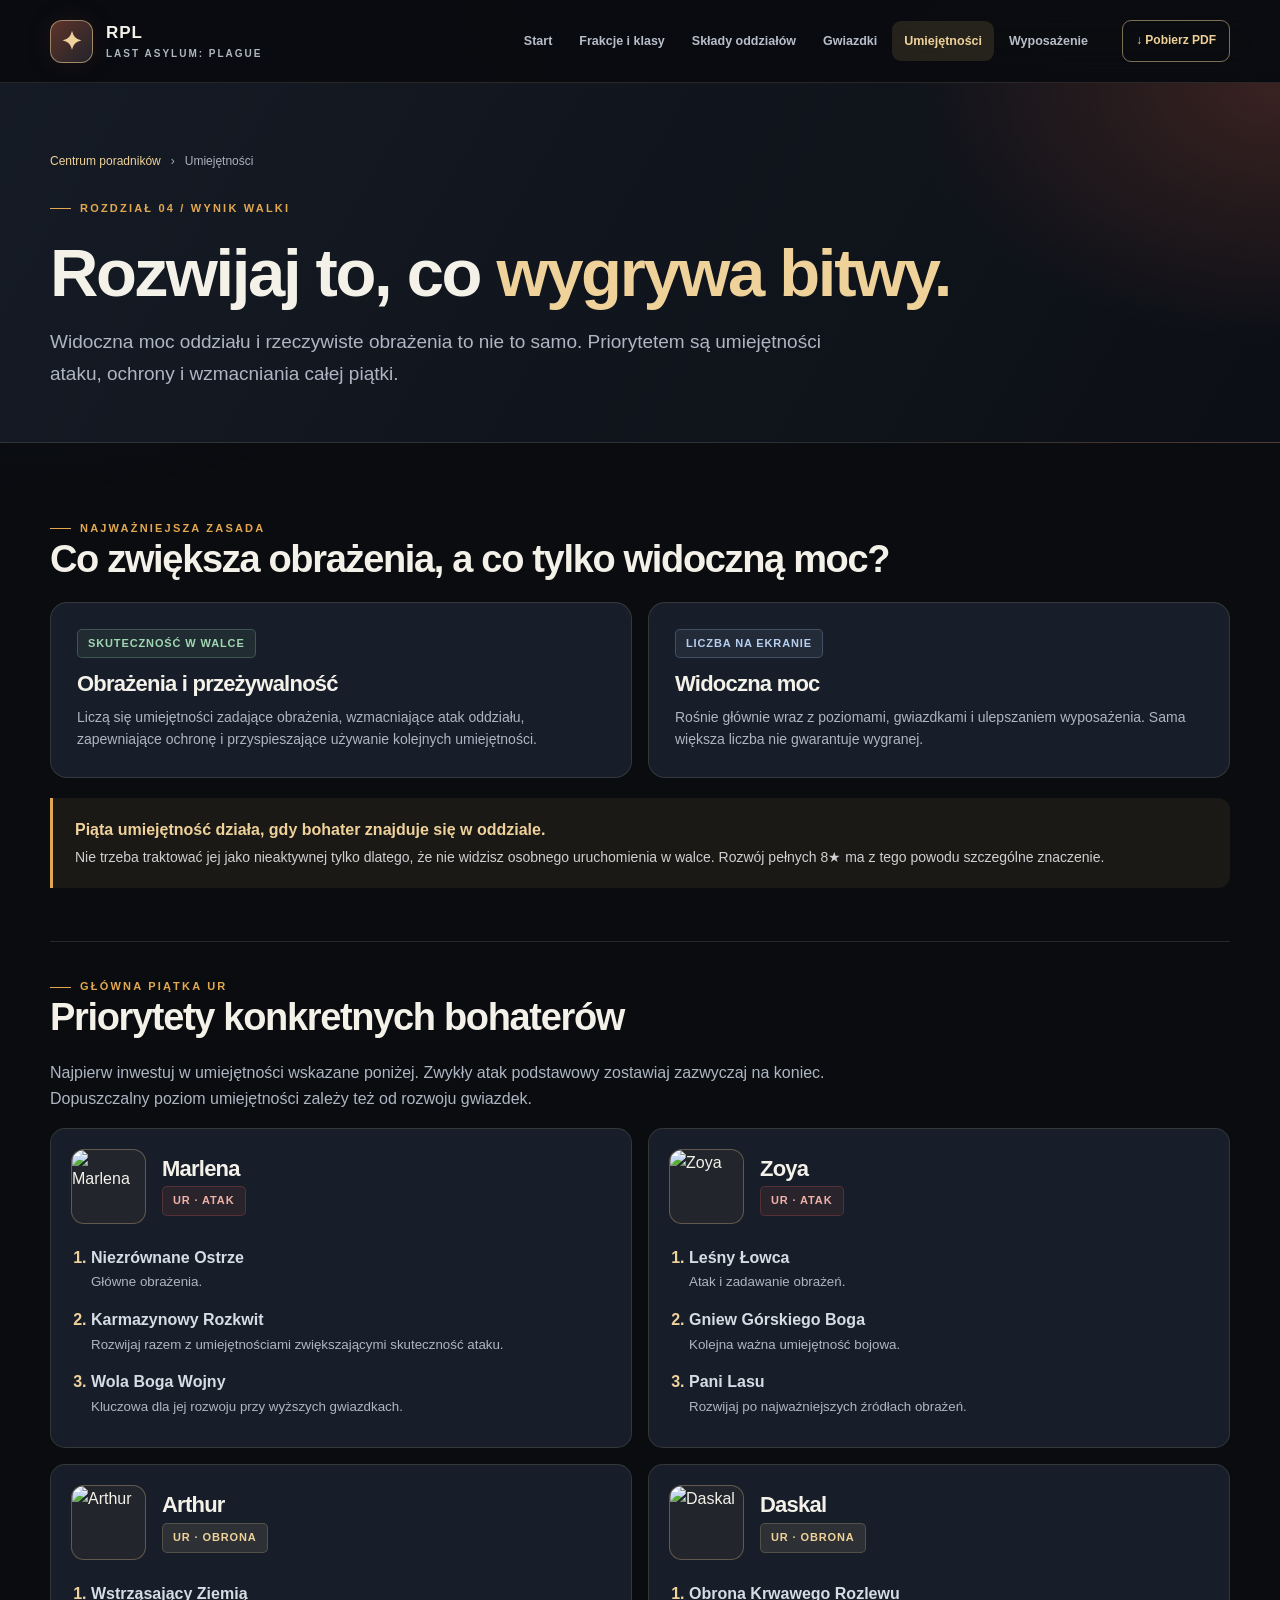
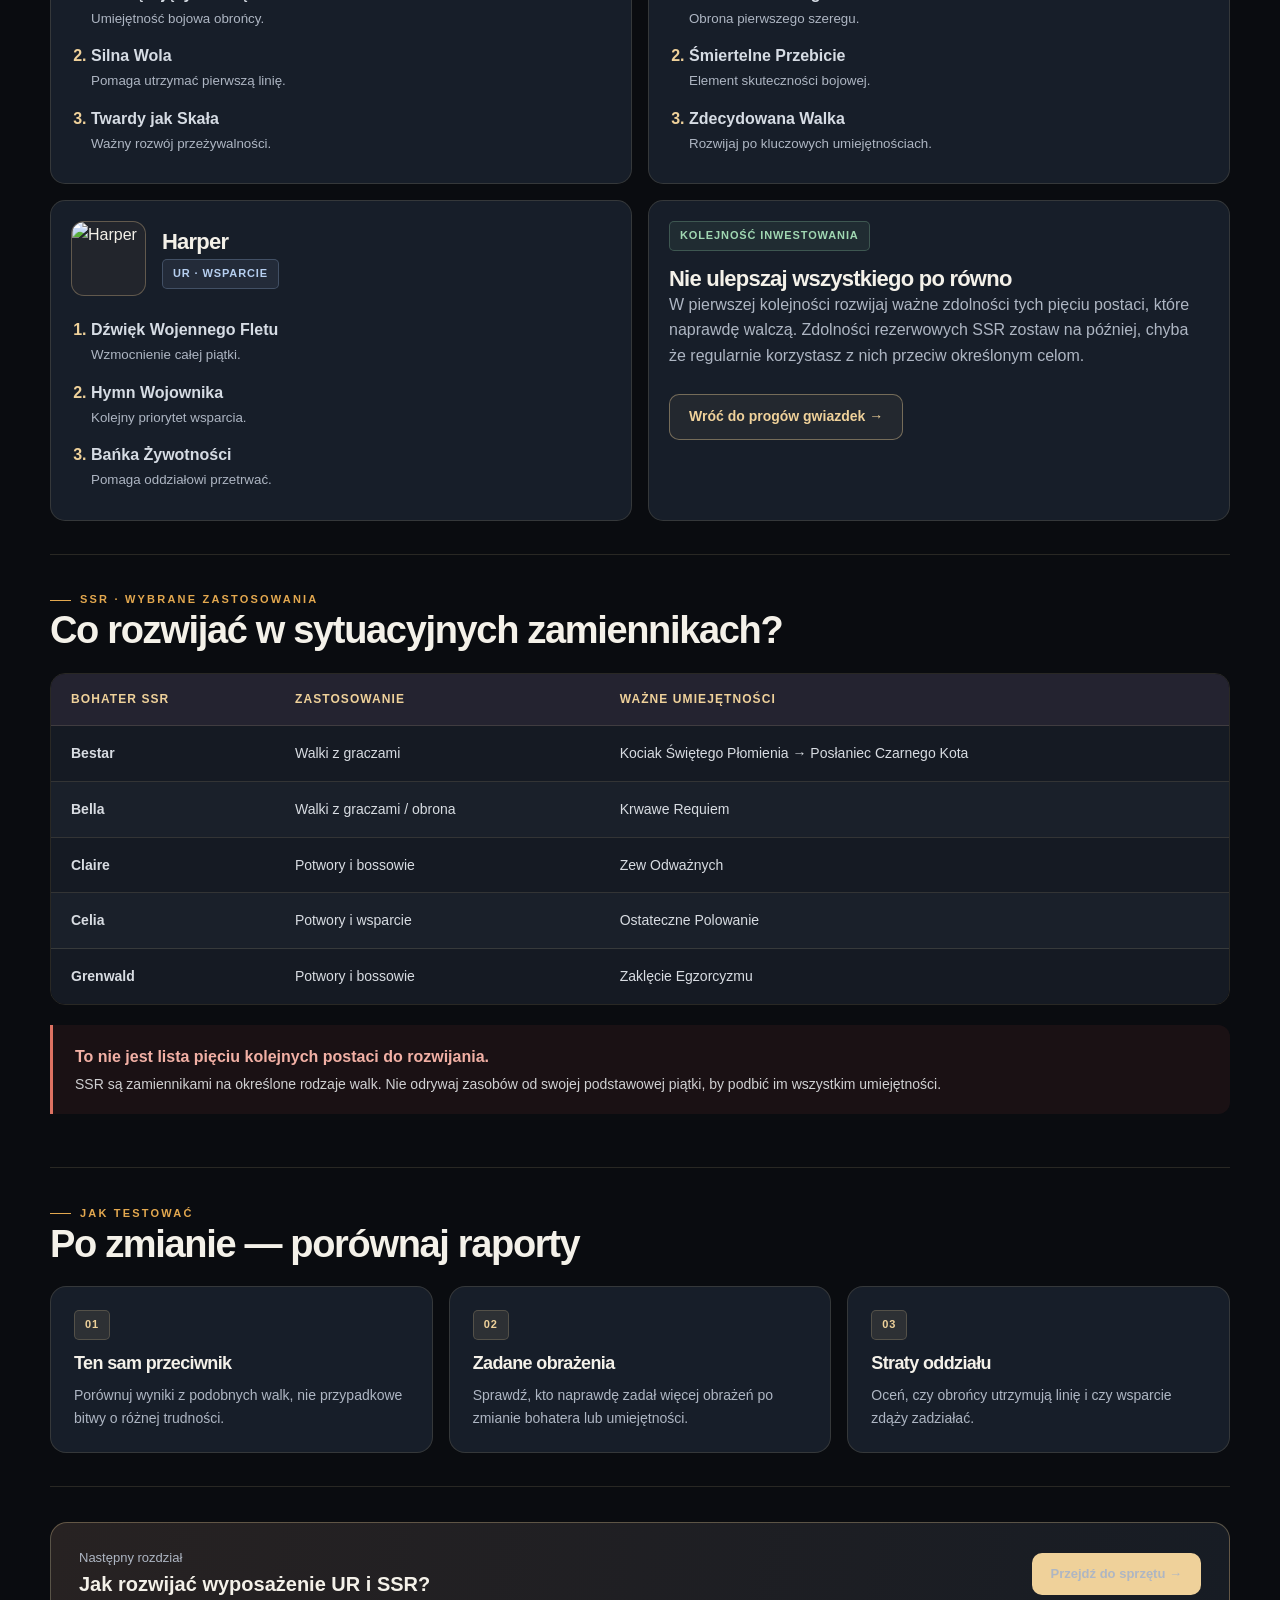
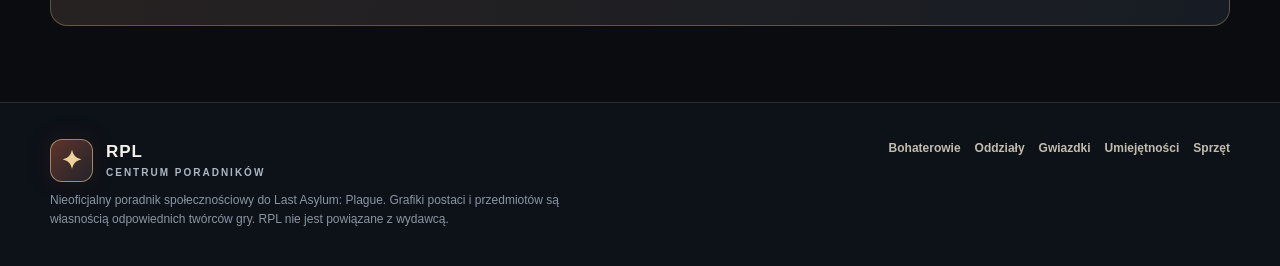
==== umiejetnosci.html @ 62081696 "Add files via upload" ====
<!doctype html>
<html lang="pl">
<head>
  <meta charset="utf-8"><meta name="viewport" content="width=device-width, initial-scale=1">
  <meta name="theme-color" content="#0a0c10">
  <meta name="description" content="Polskie nazwy i kolejność rozwijania umiejętności Marleny, Zoyi, Arthura, Daskala, Harpera i SSR w Last Asylum.">
  <title>Umiejętności bohaterów — RPL Last Asylum</title>
  <link rel="icon" href="assets/source-010.png"><link rel="stylesheet" href="style.css"><script src="site.js" defer></script>
</head>
<body data-page="umiejetnosci">
  <div id="site-header"></div>
  <main>
    <div class="page-banner">
      <div class="shell article-head">
        <div class="breadcrumbs"><a href="index.html">Centrum poradników</a> <span>›</span> Umiejętności</div>
        <span class="eyebrow">Rozdział 04 / Wynik walki</span>
        <h1>Rozwijaj to, co <span class="gold">wygrywa bitwy.</span></h1>
        <p class="lead">Widoczna moc oddziału i rzeczywiste obrażenia to nie to samo. Priorytetem są umiejętności ataku, ochrony i wzmacniania całej piątki.</p>
      </div>
    </div>
    <div class="shell article">
      <section class="article-section">
        <span class="eyebrow">Najważniejsza zasada</span>
        <h2>Co zwiększa obrażenia, a co tylko widoczną moc?</h2>
        <div class="cards-2">
          <div class="compare-card"><span class="tag green">SKUTECZNOŚĆ W WALCE</span><h3 style="margin-top:13px">Obrażenia i przeżywalność</h3><p>Liczą się umiejętności zadające obrażenia, wzmacniające atak oddziału, zapewniające ochronę i przyspieszające używanie kolejnych umiejętności.</p></div>
          <div class="compare-card"><span class="tag blue">LICZBA NA EKRANIE</span><h3 style="margin-top:13px">Widoczna moc</h3><p>Rośnie głównie wraz z poziomami, gwiazdkami i ulepszaniem wyposażenia. Sama większa liczba nie gwarantuje wygranej.</p></div>
        </div>
        <div class="note"><strong>Piąta umiejętność działa, gdy bohater znajduje się w oddziale.</strong><p>Nie trzeba traktować jej jako nieaktywnej tylko dlatego, że nie widzisz osobnego uruchomienia w walce. Rozwój pełnych 8★ ma z tego powodu szczególne znaczenie.</p></div>
      </section>
      <section class="article-section">
        <span class="eyebrow">Główna piątka UR</span>
        <h2>Priorytety konkretnych bohaterów</h2>
        <p class="section-intro">Najpierw inwestuj w umiejętności wskazane poniżej. Zwykły atak podstawowy zostawiaj zazwyczaj na koniec. Dopuszczalny poziom umiejętności zależy też od rozwoju gwiazdek.</p>
        <div class="cards-2">
          <div class="skill-card">
            <div class="hero-person"><img src="assets/source-010.png" alt="Marlena"><div><h3>Marlena</h3><span class="tag red">UR · ATAK</span></div></div>
            <ol class="skill-list"><li><strong>Niezrównane Ostrze</strong><small>Główne obrażenia.</small></li><li><strong>Karmazynowy Rozkwit</strong><small>Rozwijaj razem z umiejętnościami zwiększającymi skuteczność ataku.</small></li><li><strong>Wola Boga Wojny</strong><small>Kluczowa dla jej rozwoju przy wyższych gwiazdkach.</small></li></ol>
          </div>
          <div class="skill-card">
            <div class="hero-person"><img src="assets/source-022.png" alt="Zoya"><div><h3>Zoya</h3><span class="tag red">UR · ATAK</span></div></div>
            <ol class="skill-list"><li><strong>Leśny Łowca</strong><small>Atak i zadawanie obrażeń.</small></li><li><strong>Gniew Górskiego Boga</strong><small>Kolejna ważna umiejętność bojowa.</small></li><li><strong>Pani Lasu</strong><small>Rozwijaj po najważniejszych źródłach obrażeń.</small></li></ol>
          </div>
          <div class="skill-card">
            <div class="hero-person"><img src="assets/source-006.png" alt="Arthur"><div><h3>Arthur</h3><span class="tag">UR · OBRONA</span></div></div>
            <ol class="skill-list"><li><strong>Wstrząsający Ziemią</strong><small>Umiejętność bojowa obrońcy.</small></li><li><strong>Silna Wola</strong><small>Pomaga utrzymać pierwszą linię.</small></li><li><strong>Twardy jak Skała</strong><small>Ważny rozwój przeżywalności.</small></li></ol>
          </div>
          <div class="skill-card">
            <div class="hero-person"><img src="assets/source-018.png" alt="Daskal"><div><h3>Daskal</h3><span class="tag">UR · OBRONA</span></div></div>
            <ol class="skill-list"><li><strong>Obrona Krwawego Rozlewu</strong><small>Obrona pierwszego szeregu.</small></li><li><strong>Śmiertelne Przebicie</strong><small>Element skuteczności bojowej.</small></li><li><strong>Zdecydowana Walka</strong><small>Rozwijaj po kluczowych umiejętnościach.</small></li></ol>
          </div>
          <div class="skill-card">
            <div class="hero-person"><img src="assets/source-024.png" alt="Harper"><div><h3>Harper</h3><span class="tag blue">UR · WSPARCIE</span></div></div>
            <ol class="skill-list"><li><strong>Dźwięk Wojennego Fletu</strong><small>Wzmocnienie całej piątki.</small></li><li><strong>Hymn Wojownika</strong><small>Kolejny priorytet wsparcia.</small></li><li><strong>Bańka Żywotności</strong><small>Pomaga oddziałowi przetrwać.</small></li></ol>
          </div>
          <div class="skill-card">
            <span class="tag green">KOLEJNOŚĆ INWESTOWANIA</span>
            <h3 style="margin-top:15px">Nie ulepszaj wszystkiego po równo</h3>
            <p class="muted">W pierwszej kolejności rozwijaj ważne zdolności tych pięciu postaci, które naprawdę walczą. Zdolności rezerwowych SSR zostaw na później, chyba że regularnie korzystasz z nich przeciw określonym celom.</p>
            <a class="button button-secondary" href="gwiazdki.html" style="margin-top:9px">Wróć do progów gwiazdek →</a>
          </div>
        </div>
      </section>
      <section class="article-section">
        <span class="eyebrow">SSR · Wybrane zastosowania</span>
        <h2>Co rozwijać w sytuacyjnych zamiennikach?</h2>
        <div class="table-scroll">
          <table>
            <thead><tr><th>Bohater SSR</th><th>Zastosowanie</th><th>Ważne umiejętności</th></tr></thead>
            <tbody>
              <tr><td><strong>Bestar</strong></td><td>Walki z graczami</td><td>Kociak Świętego Płomienia → Posłaniec Czarnego Kota</td></tr>
              <tr><td><strong>Bella</strong></td><td>Walki z graczami / obrona</td><td>Krwawe Requiem</td></tr>
              <tr><td><strong>Claire</strong></td><td>Potwory i bossowie</td><td>Zew Odważnych</td></tr>
              <tr><td><strong>Celia</strong></td><td>Potwory i wsparcie</td><td>Ostateczne Polowanie</td></tr>
              <tr><td><strong>Grenwald</strong></td><td>Potwory i bossowie</td><td>Zaklęcie Egzorcyzmu</td></tr>
            </tbody>
          </table>
        </div>
        <div class="note red"><strong>To nie jest lista pięciu kolejnych postaci do rozwijania.</strong><p>SSR są zamiennikami na określone rodzaje walk. Nie odrywaj zasobów od swojej podstawowej piątki, by podbić im wszystkim umiejętności.</p></div>
      </section>
      <section class="article-section">
        <span class="eyebrow">Jak testować</span>
        <h2>Po zmianie — porównaj raporty</h2>
        <div class="cards-3">
          <div class="info-card"><span class="tag">01</span><h3 style="margin-top:13px">Ten sam przeciwnik</h3><p>Porównuj wyniki z podobnych walk, nie przypadkowe bitwy o różnej trudności.</p></div>
          <div class="info-card"><span class="tag">02</span><h3 style="margin-top:13px">Zadane obrażenia</h3><p>Sprawdź, kto naprawdę zadał więcej obrażeń po zmianie bohatera lub umiejętności.</p></div>
          <div class="info-card"><span class="tag">03</span><h3 style="margin-top:13px">Straty oddziału</h3><p>Oceń, czy obrońcy utrzymują linię i czy wsparcie zdąży zadziałać.</p></div>
        </div>
      </section>
      <a class="article-next" href="wyposazenie.html"><div><span>Następny rozdział</span><strong>Jak rozwijać wyposażenie UR i SSR?</strong></div><span class="button button-primary">Przejdź do sprzętu →</span></a>
    </div>
  </main>
  <div id="site-footer"></div>
</body>
</html>
---- style.css ----
:root {
  --bg: #0a0c10;
  --bg2: #10151d;
  --card: #171e29;
  --card2: #1c2531;
  --line: rgba(233, 210, 165, .14);
  --text: #f4f1e9;
  --muted: #aeb6c3;
  --gold: #efd19a;
  --gold-strong: #e3a84f;
  --red: #bd5149;
  --green: #89c7a1;
  --blue: #9cb8df;
  --radius: 18px;
  --shell: 1180px;
}
* { box-sizing: border-box; }
html { scroll-behavior: smooth; }
body { margin: 0; background: var(--bg); color: var(--text); font: 16px/1.62 -apple-system, BlinkMacSystemFont, "Segoe UI", Roboto, Arial, sans-serif; }
body::before { content: ""; position: fixed; inset: 0; z-index: -1; pointer-events: none; background: radial-gradient(ellipse 55% 28% at 90% 0%, rgba(158,66,55,.10), transparent), radial-gradient(ellipse 42% 30% at 0% 25%, rgba(80,93,111,.10), transparent); }
a { color: inherit; text-decoration: none; }
img { display: block; max-width: 100%; }
button { font: inherit; cursor: pointer; }
button:focus-visible, a:focus-visible, input:focus-visible { outline: 3px solid var(--gold); outline-offset: 4px; }
.shell { width: min(calc(100% - 48px), var(--shell)); margin-inline: auto; }
.site-header { position: sticky; top: 0; z-index: 30; background: rgba(10,12,16,.94); border-bottom: 1px solid var(--line); backdrop-filter: blur(18px); -webkit-backdrop-filter: blur(18px); }
.header-inner { min-height: 82px; display: flex; align-items: center; gap: 22px; }
.brand { display: inline-flex; gap: 13px; align-items: center; flex-shrink: 0; line-height: 1.16; font-weight: 850; letter-spacing: .055em; font-size: 17px; }
.brand .brand-emblem { width: 43px; height: 43px; display: grid; place-items: center; border: 1px solid rgba(239,209,154,.55); background: linear-gradient(135deg,#5e332a,#22242b); border-radius: 12px; color: var(--gold); font-size: 25px; box-shadow: 0 0 24px #6e332b30; }
.brand small { display: block; color: var(--muted); font-size: 10px; letter-spacing: .2em; font-weight: 650; margin-top: 5px; }
.site-nav { display: flex; gap: 3px; align-items: center; margin-left: auto; }
.site-nav a { padding: 10px 12px; border-radius: 9px; color: #b8bec9; font-size: 12.5px; font-weight: 700; white-space: nowrap; transition: background .18s, color .18s; }
.site-nav a:hover, .site-nav a[aria-current="page"] { color: var(--gold); background: #e6bd7620; }
.header-cta { display: inline-flex; align-items: center; gap: 7px; font-size: 12px; font-weight: 800; border: 1px solid rgba(239,209,154,.5); border-radius: 9px; color: var(--gold); white-space: nowrap; padding: 10px 13px; }
.header-cta:hover { background: #e6bd7620; }
.eyebrow { display: inline-flex; align-items: center; gap: 9px; font-size: 11px; font-weight: 850; letter-spacing: .2em; color: var(--gold-strong); text-transform: uppercase; }
.eyebrow::before { content: ""; width: 21px; height: 1px; background: currentColor; }
h1, h2, h3, h4, p { margin-top: 0; }
h1, h2, h3 { letter-spacing: -.035em; line-height: 1.15; }
h1 { font-size: clamp(42px, 6vw, 79px); font-weight: 850; }
h2 { font-size: clamp(27px, 3vw, 42px); }
h3 { font-size: 22px; }
.lead { color: var(--muted); font-size: clamp(16px, 1.6vw, 19px); line-height: 1.7; }
.gold { color: var(--gold); }
.muted { color: var(--muted); }
.tag { display: inline-block; padding: 5px 10px; border-radius: 5px; background: rgba(239,209,154,.10); border: 1px solid rgba(239,209,154,.2); color: var(--gold); font-size: 11px; font-weight: 800; letter-spacing: .08em; }
.tag.red { color: #efb2a6; border-color: #bd51494e; background: #bd51491c; }
.tag.blue { color: #b6cff0; border-color: #9cb8df43; background: #9cb8df16; }
.tag.green { color: #a0d7b2; border-color: #89c7a148; background: #89c7a115; }
.hero { position: relative; overflow: hidden; border-bottom: 1px solid var(--line); background: radial-gradient(ellipse 50% 90% at 79% 48%, #41231f 0%, #1a171c 56%, transparent 100%); }
.hero-grid { min-height: 575px; display: grid; grid-template-columns: 57% 43%; align-items: center; }
.hero-copy { position: relative; z-index: 2; padding: 80px 0; }
.hero-copy h1 { max-width: 720px; margin: 18px 0 21px; }
.hero-copy .lead { max-width: 540px; }
.hero-actions { display: flex; gap: 12px; flex-wrap: wrap; margin-top: 30px; }
.button { display: inline-flex; align-items: center; justify-content: center; gap: 10px; padding: 14px 19px; font-weight: 800; font-size: 14px; line-height: 1.1; border-radius: 10px; transition: transform .15s, background .15s; }
.button:hover { transform: translateY(-2px); }
.button-primary { background: var(--gold); color: #292015; }
.button-secondary { border: 1px solid rgba(239,209,154,.4); color: var(--gold); background: rgba(239,209,154,.055); }
.hero-art { position: relative; height: 100%; min-height: 520px; isolation: isolate; }
.hero-art::before { content:""; position:absolute; width: 420px; height: 420px; border: 1px solid #e9b97627; border-radius: 50%; top: 42px; left: 4%; box-shadow: 0 0 0 48px #e9b97609,0 0 0 96px #e9b97605; }
.hero-art::after { content:"RPL"; position:absolute; z-index: 5; left: 8%; bottom: 34px; font-size: 118px; font-weight: 900; line-height: 1; letter-spacing: -.08em; color: #f1d49d08; pointer-events: none; }
.portrait { position: absolute; width: 50%; aspect-ratio: 1; object-fit: cover; border: 1px solid #e2bb7b65; border-radius: 20px; background:#262029; filter: drop-shadow(0 12px 24px #0008); }
.portrait.main { width: 63%; right: 6%; top: 11%; z-index: 3; transform: rotate(3deg); }
.portrait.left { width: 43%; left: 0; top: 37%; z-index: 4; transform: rotate(-7deg); }
.portrait.bottom { width: 37%; right: 2%; top: 62%; z-index: 2; transform: rotate(9deg); }
.section { padding: 76px 0; }
.section-tight { padding: 45px 0; }
.section-head { display: flex; align-items: end; justify-content: space-between; gap: 20px; margin-bottom: 27px; }
.section-head h2 { margin: 9px 0 0; }
.section-head p { max-width: 400px; margin-bottom: 0; }
.topics-grid { display: grid; grid-template-columns: repeat(3,1fr); gap: 16px; }
.topic-card { border: 1px solid var(--line); border-radius: 17px; background: linear-gradient(155deg,#1c2430,#121821); padding: 27px; min-height: 255px; display: flex; flex-direction: column; position: relative; overflow: hidden; transition: transform .2s,border-color .2s,background .2s; }
.topic-card::after { content:""; position:absolute; width:120px; height:120px; background: radial-gradient(circle,#e4b96c14,transparent 70%); right:-20px; top:-24px; }
.topic-card:hover { transform: translateY(-4px); border-color: #e6c48e70; background: #202a37; }
.topic-card .number { color: var(--gold-strong); font-size: 12px; font-weight: 900; letter-spacing: .16em; }
.topic-card .topic-icon { font-size: 34px; margin: 20px 0 17px; }
.topic-card h3 { font-size: 20px; margin-bottom: 9px; }
.topic-card p { font-size: 13px; color: var(--muted); margin-bottom: 20px; }
.topic-card .go { color: var(--gold); font-size: 13px; font-weight: 800; margin-top: auto; }
.stat-strip { display: grid; grid-template-columns: repeat(3, 1fr); border: 1px solid var(--line); border-radius: 18px; background: #161b24; overflow: hidden; }
.stat { text-align: center; padding: 28px 18px; }
.stat + .stat { border-left: 1px solid var(--line); }
.stat b { display: block; color: var(--gold); font-size: clamp(29px,3.6vw,46px); line-height: 1.2; font-weight: 900; }
.stat span { display:block; margin-top: 9px; color: var(--muted); font-size: 12px; }
.feature-panel { border: 1px solid rgba(224,174,106,.34); border-radius: 22px; padding: 32px; display: grid; grid-template-columns: 185px 1fr; gap: 28px; background: radial-gradient(circle at 7% 45%,#613c29 0%,#261b1b 40%,#171a23 100%); align-items: center; }
.feature-visual { position:relative; }
.feature-visual img { border-radius: 14px; border: 1px solid #e2ba8278; transform: rotate(-4deg); box-shadow: 0 16px 28px #0008; }
.feature-panel h2 { margin: 9px 0 12px; }
.feature-panel p { color: #c6c6cd; margin: 0 0 18px; }
.page-banner { border-bottom: 1px solid var(--line); background: radial-gradient(ellipse 45% 110% at 100% 0,#3a2221,transparent 65%), linear-gradient(120deg,#151b25,#0c0f15); }
.article-head { padding: 69px 0 52px; }
.article-head h1 { margin: 16px 0 15px; font-size: clamp(38px,5.4vw,67px); }
.article-head .lead { max-width: 780px; margin-bottom: 0; }
.breadcrumbs { font-size: 12px; color: #aab1bc; display: flex; gap: 10px; align-items:center; margin-bottom: 20px; }
.breadcrumbs a { color: var(--gold); }
.article { padding: 40px 0 76px; }
.article-section { padding: 28px 0 33px; border-bottom: 1px solid var(--line); }
.article-section:last-child { border-bottom: 0; }
.article-section h2 { font-size: clamp(25px,3.2vw,38px); margin: 0 0 20px; }
.article-section .section-intro { color: var(--muted); max-width: 780px; }
.cards-2 { display: grid; grid-template-columns: repeat(2,minmax(0,1fr)); gap: 16px; }
.cards-3 { display: grid; grid-template-columns: repeat(3,minmax(0,1fr)); gap: 16px; }
.cards-4 { display: grid; grid-template-columns: repeat(4,minmax(0,1fr)); gap: 13px; }
.info-card { background: var(--card); border: 1px solid var(--line); border-radius: 16px; padding: 23px; }
.info-card h3 { font-size: 18px; margin-bottom: 10px; }
.info-card p:last-child { margin-bottom: 0; }
.info-card p, .info-card li { color: var(--muted); font-size: 14px; }
.info-card ul { padding-left: 20px; }
.info-card .big-number { font-size: 36px; font-weight: 900; line-height: 1.1; margin: 12px 0; color: var(--gold); }
.info-card .subtle-label { color: #a9b2c0; font-size: 11px; font-weight: 800; letter-spacing: .13em; text-transform: uppercase; }
.note { padding: 19px 22px; border-left: 3px solid var(--gold-strong); background: #e6b57013; border-radius: 0 12px 12px 0; margin: 20px 0; }
.note.red { border-color: #dd7262; background: #bd514917; }
.note.green { border-color: #7acba0; background: #7acba013; }
.note strong { color: var(--gold); }
.note p { margin: 3px 0 0; font-size: 14px; color: #d0d0d2; }
.note.red strong { color: #f2b0a5; }
.hero-person { display: flex; align-items:center; gap: 16px; }
.hero-person img { width: 75px; height: 75px; border-radius: 13px; object-fit: cover; border: 1px solid #f0cd9550; background: #22252c; flex-shrink: 0; }
.hero-person strong { display: block; font-size: 18px; letter-spacing: -.015em; }
.hero-person small { color: var(--muted); font-size: 12px; }
.hero-person .tag { margin-top: 5px; }
.faction-card { padding: 22px; }
.faction-card .faction-symbol { width: 60px; height: 60px; background: #ffffff0a; border-radius: 13px; display: grid; place-items: center; margin-bottom: 16px; font-size: 32px; }
.faction-card b { display: block; color: var(--gold); }
.faction-card p { margin: 7px 0 0; }
.bonus-grid { display:grid; grid-template-columns:repeat(4,minmax(0,1fr)); gap: 10px; }
.bonus-card { border: 1px solid #e5c28c35; background: linear-gradient(155deg,#251f21,#151921); border-radius: 12px; padding: 23px 12px; text-align:center; }
.bonus-card .bonus-value { display:block; color:var(--gold); font-size: 31px; line-height:1.1; font-weight:900; }
.bonus-card strong { display:block; font-size: 16px; margin: 8px 0 4px; }
.bonus-card small { display:block; color:var(--muted); font-size: 11px; }
.formation { border: 1px solid var(--line); border-radius: 18px; background: linear-gradient(180deg,#1e2532,#141820); padding: 25px; }
.formation + .formation { margin-top: 15px; }
.formation-head { display:flex; justify-content:space-between; align-items:center; gap:14px; margin-bottom:22px; }
.formation-head h3 { margin:0; }
.formation-zone { display:grid; grid-template-columns:repeat(3,minmax(0,1fr)); gap: 13px; align-items:stretch; }
.formation-zone.front { grid-template-columns: repeat(2,minmax(0,1fr)); max-width: 620px; margin: 0 auto 20px; }
.formation-card { border:1px solid #e6c58d35; background:#0e141e; border-radius:14px; padding:15px; text-align:center; }
.formation-card img { height:115px; width:115px; max-width:100%; object-fit:cover; border-radius:13px; margin:0 auto 12px; border: 1px solid #e8bd8050; }
.formation-card strong { display:block; font-size:17px; }
.formation-card small { display:block; color:var(--muted); }
.zone-label { margin: 12px auto 10px; font-size:11px; font-weight:850; color:var(--gold); letter-spacing:.15em; text-transform:uppercase; text-align:center; }
.swap { display:grid; grid-template-columns:55px 1fr auto 1fr; align-items:center; gap:13px; padding: 17px; border:1px solid var(--line); background:var(--card); border-radius: 14px; }
.swap + .swap { margin-top:10px; }
.swap-index { color:var(--gold); font-size: 24px; font-weight: 900; text-align:center; }
.swap .hero-person img { width:55px; height:55px; }
.swap .hero-person strong { font-size:16px; }
.swap-arrow { color:var(--gold); font-size:20px; }
.swap-description { grid-column:2 / 5; margin:0; color:var(--muted); font-size:13px; }
.table-scroll { overflow-x: auto; border:1px solid var(--line); border-radius:15px; }
table { border-collapse:collapse; width:100%; font-size:14px; text-align:left; }
th,td { padding:16px 20px; border-bottom:1px solid var(--line); }
th { color:var(--gold); background:#242330; font-size:12px; text-transform:uppercase; letter-spacing:.09em; }
td { color:#d8dce2; }
tbody tr:last-child td { border:0; }
tbody tr:nth-child(odd) td { background:#151a23; }
tbody tr:nth-child(even) td { background:#1a202a; }
tr.focus td { background:#3c2c26 !important; color:#fff; font-weight:800; }
.stars-selector { display:flex; gap:8px; flex-wrap:wrap; margin:18px 0; }
.star-button { color:#e4d8c4; background:#202631; border:1px solid #e8c88e30; padding:8px 14px; border-radius:9px; font-weight:800; }
.star-button[aria-pressed="true"] { background:var(--gold); color:#21180d; }
.star-result { display:grid; grid-template-columns:1fr 1fr; gap:14px; }
.star-result .info-card { padding: 18px 22px; }
.star-result .big-number { margin: 4px 0; font-size: 31px; }
.equipment { border:1px solid var(--line); background:var(--card); border-radius:14px; text-align:center; padding:17px 10px; }
.equipment img { width:113px; height:113px; object-fit:contain; margin: 0 auto 10px; }
.equipment strong { display:block; font-size:16px; }
.equipment small { display:block; color:var(--muted); font-size:12px; }
.skill-card { background:var(--card); border:1px solid var(--line); padding:20px; border-radius:15px; }
.skill-card h3 { margin:0; }
.skill-card .hero-person { margin-bottom:16px; }
.skill-list { padding-left:20px; margin:0; }
.skill-list li { padding: 5px 0; color:#d6dce4; }
.skill-list li::marker { color:var(--gold); font-weight:900; }
.skill-list small { display:block; color:var(--muted); margin:1px 0 4px; }
.compare-card { padding:26px; border:1px solid var(--line); background:var(--card); border-radius:17px; }
.compare-card h3 { margin-bottom: 9px; }
.compare-card p { color:var(--muted); margin-bottom:0; font-size:14px; }
.compare-card ul { padding-left:19px; color:#d2d7df; font-size:14px; }
.article-next { margin-top:35px; border:1px solid rgba(239,209,154,.3); border-radius:17px; padding:24px 28px; display:flex; justify-content:space-between; align-items:center; gap:20px; background:linear-gradient(100deg,#272222,#171c24); }
.article-next strong { display:block; font-size:20px; }
.article-next span { display:block; color:var(--muted); font-size:13px; }
.site-footer { border-top:1px solid var(--line); background:#0d1118; padding:36px 0; }
.footer-inner { display:flex; align-items:start; justify-content:space-between; gap:24px; }
.footer-inner p { font-size:12px; color:#8b96a4; margin:9px 0 0; max-width:550px; }
.footer-links { display:flex; flex-wrap:wrap; gap:14px; color:#c2bdad; font-size:12px; font-weight:700; }
.footer-links a:hover { color:var(--gold); }
@media (max-width:1020px) {
  .header-inner { flex-wrap:wrap; padding-block:13px; column-gap:15px; }
  .site-nav { order:3; width:100%; overflow-x:auto; margin-left:0; padding-bottom:2px; scrollbar-width:thin; }
  .site-nav a { padding:8px 10px; }
  .header-cta { margin-left:auto; }
  .hero-grid { grid-template-columns:55% 45%; }
  .portrait.main { top:24%; }
  .portrait.bottom { top:65%; }
}
@media (max-width:760px) {
  .shell { width:min(calc(100% - 32px), var(--shell)); }
  .hero-grid { display:flex; flex-direction:column; align-items:stretch; }
  .hero-copy { padding:56px 0 12px; }
  .hero-copy h1 { font-size:clamp(39px,9.8vw,63px); }
  .hero-art { min-height:285px; height:285px; }
  .hero-art::before { top:-5px; left:20%; width:260px; height:260px; }
  .hero-art .portrait.main { width:210px; right:18%; top:10px; }
  .hero-art .portrait.left { width:135px; left:9%; top:95px; }
  .hero-art .portrait.bottom { width:115px; right:5%; top:155px; }
  .hero-art::after { font-size:74px; bottom:2px; }
  .topics-grid { grid-template-columns:repeat(2,1fr); }
  .cards-3,.cards-4 { grid-template-columns:repeat(2,minmax(0,1fr)); }
  .cards-2 { grid-template-columns:1fr; }
  .feature-panel { grid-template-columns:110px 1fr; padding:21px; gap:17px; }
  .feature-panel h2 { font-size:25px; }
  .formation-zone { gap:8px; }
  .formation-card { padding:10px 5px; }
  .formation-card img { width:90px; height:90px; }
  .formation-card strong { font-size:14px; }
  .swap { grid-template-columns:31px 1fr auto 1fr; padding:12px; gap:7px; }
  .swap .hero-person { gap:7px; }
  .swap .hero-person img { width:40px; height:40px; border-radius:7px; }
  .swap .hero-person strong { font-size:13px; }
  .swap .hero-person small { font-size:10px; }
  .footer-inner { flex-direction:column; }
}
@media (max-width:520px) {
  .brand { font-size:14px; }
  .brand .brand-emblem { width:38px; height:38px; }
  .header-cta { font-size:11px; padding:8px; }
  .section { padding:52px 0; }
  .section-tight { padding:28px 0; }
  .section-head { display:block; }
  .section-head p { margin-top:10px; }
  .topics-grid { grid-template-columns:1fr; }
  .topic-card { min-height:185px; padding:20px; }
  .topic-card .topic-icon { margin:10px 0 12px; }
  .stat-strip { grid-template-columns:1fr; }
  .stat { padding:18px; }
  .stat + .stat { border-left:0; border-top:1px solid var(--line); }
  .feature-panel { grid-template-columns:85px 1fr; padding:17px; gap:15px; }
  .feature-panel h2 { font-size:21px; }
  .feature-panel p { font-size:13px; }
  .article-head { padding:45px 0 37px; }
  .article { padding-top:18px; }
  .article-section { padding:25px 0; }
  .cards-3,.cards-4 { grid-template-columns:1fr; }
  .bonus-grid { grid-template-columns:repeat(2,1fr); }
  .star-result { grid-template-columns:1fr 1fr; gap:8px; }
  .formation-zone.front { gap:10px; }
  .formation-card img { width:74px; height:74px; }
  .formation-card strong { font-size:12px; }
  .formation-card small { font-size:10px; }
  .swap { grid-template-columns:24px 1fr 15px 1fr; }
  .swap .hero-person { align-items:flex-start; flex-direction:column; }
  .swap .hero-person img { width:47px; height:47px; }
  .swap-description { grid-column:1 / 5; }
  .article-next { flex-direction:column; align-items:start; }
}
@media (prefers-reduced-motion: reduce) { *,*::before,*::after { scroll-behavior:auto !important; transition:none !important; } }
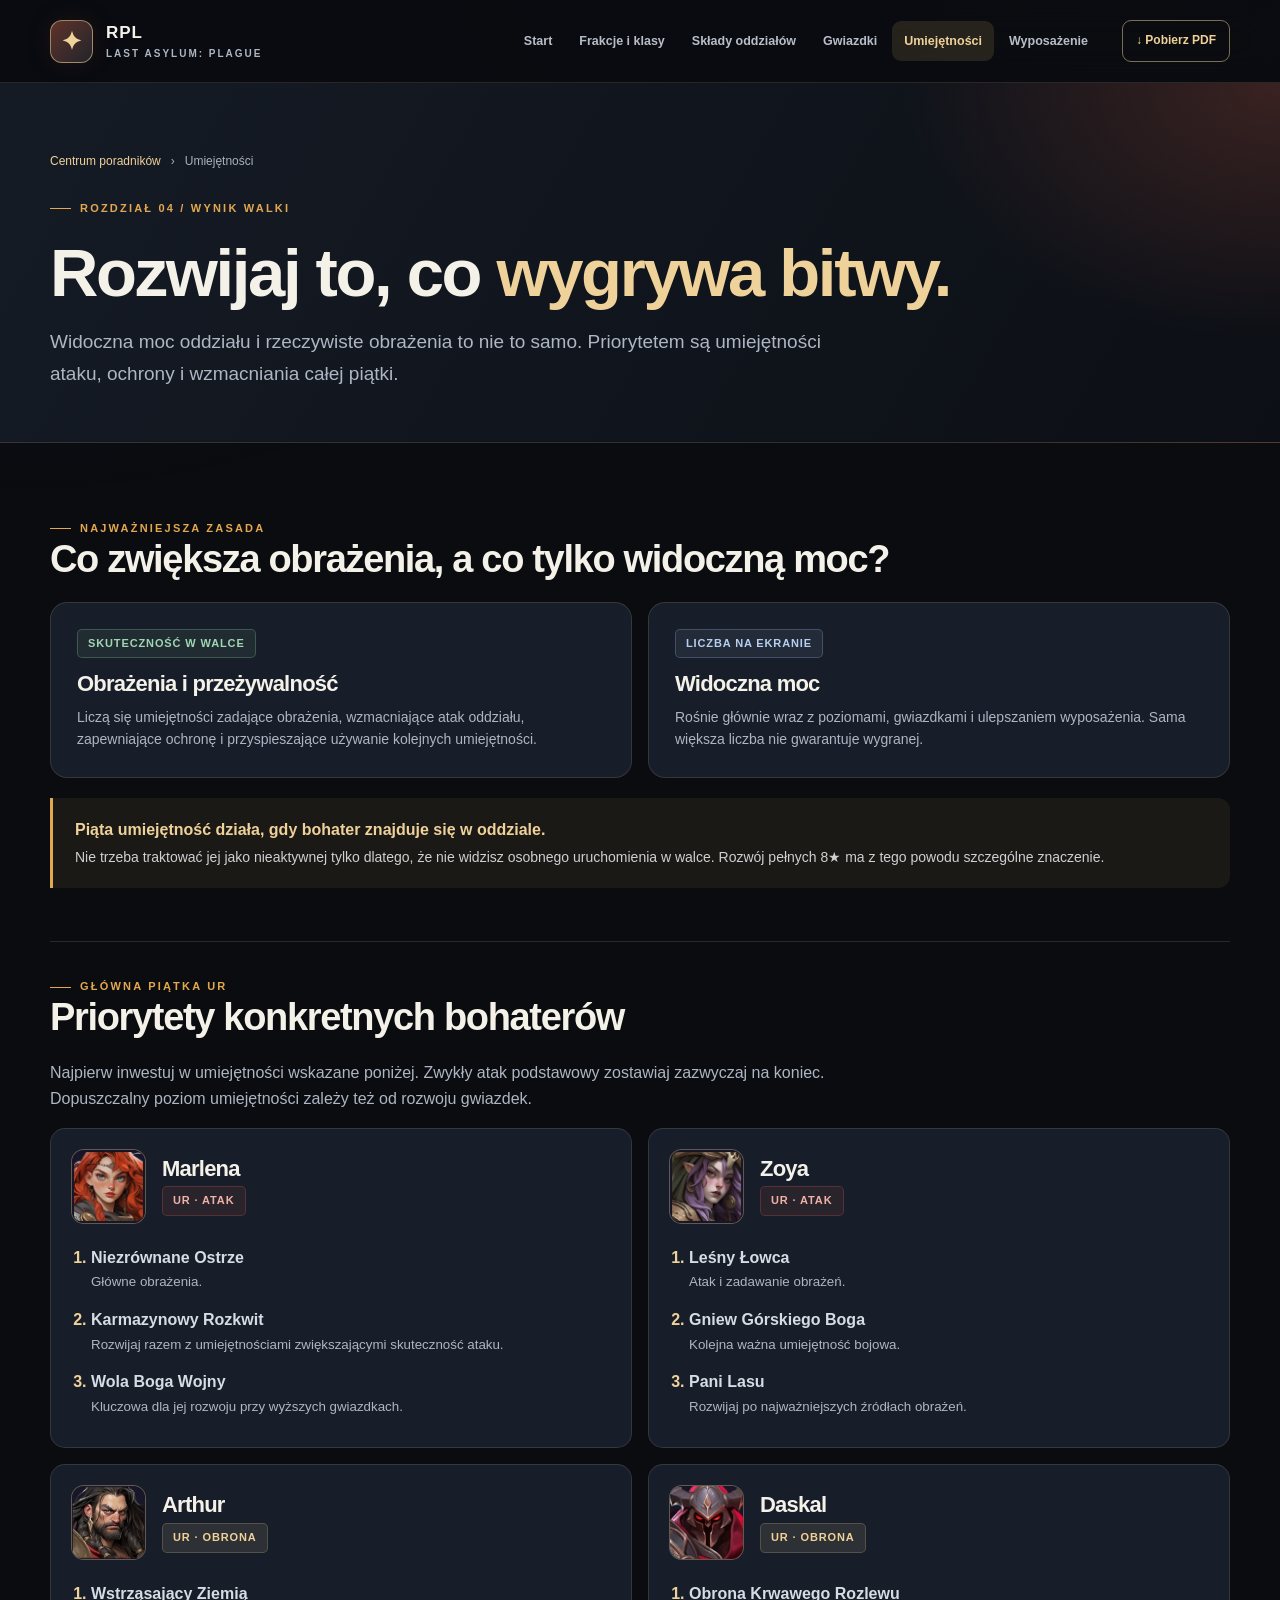
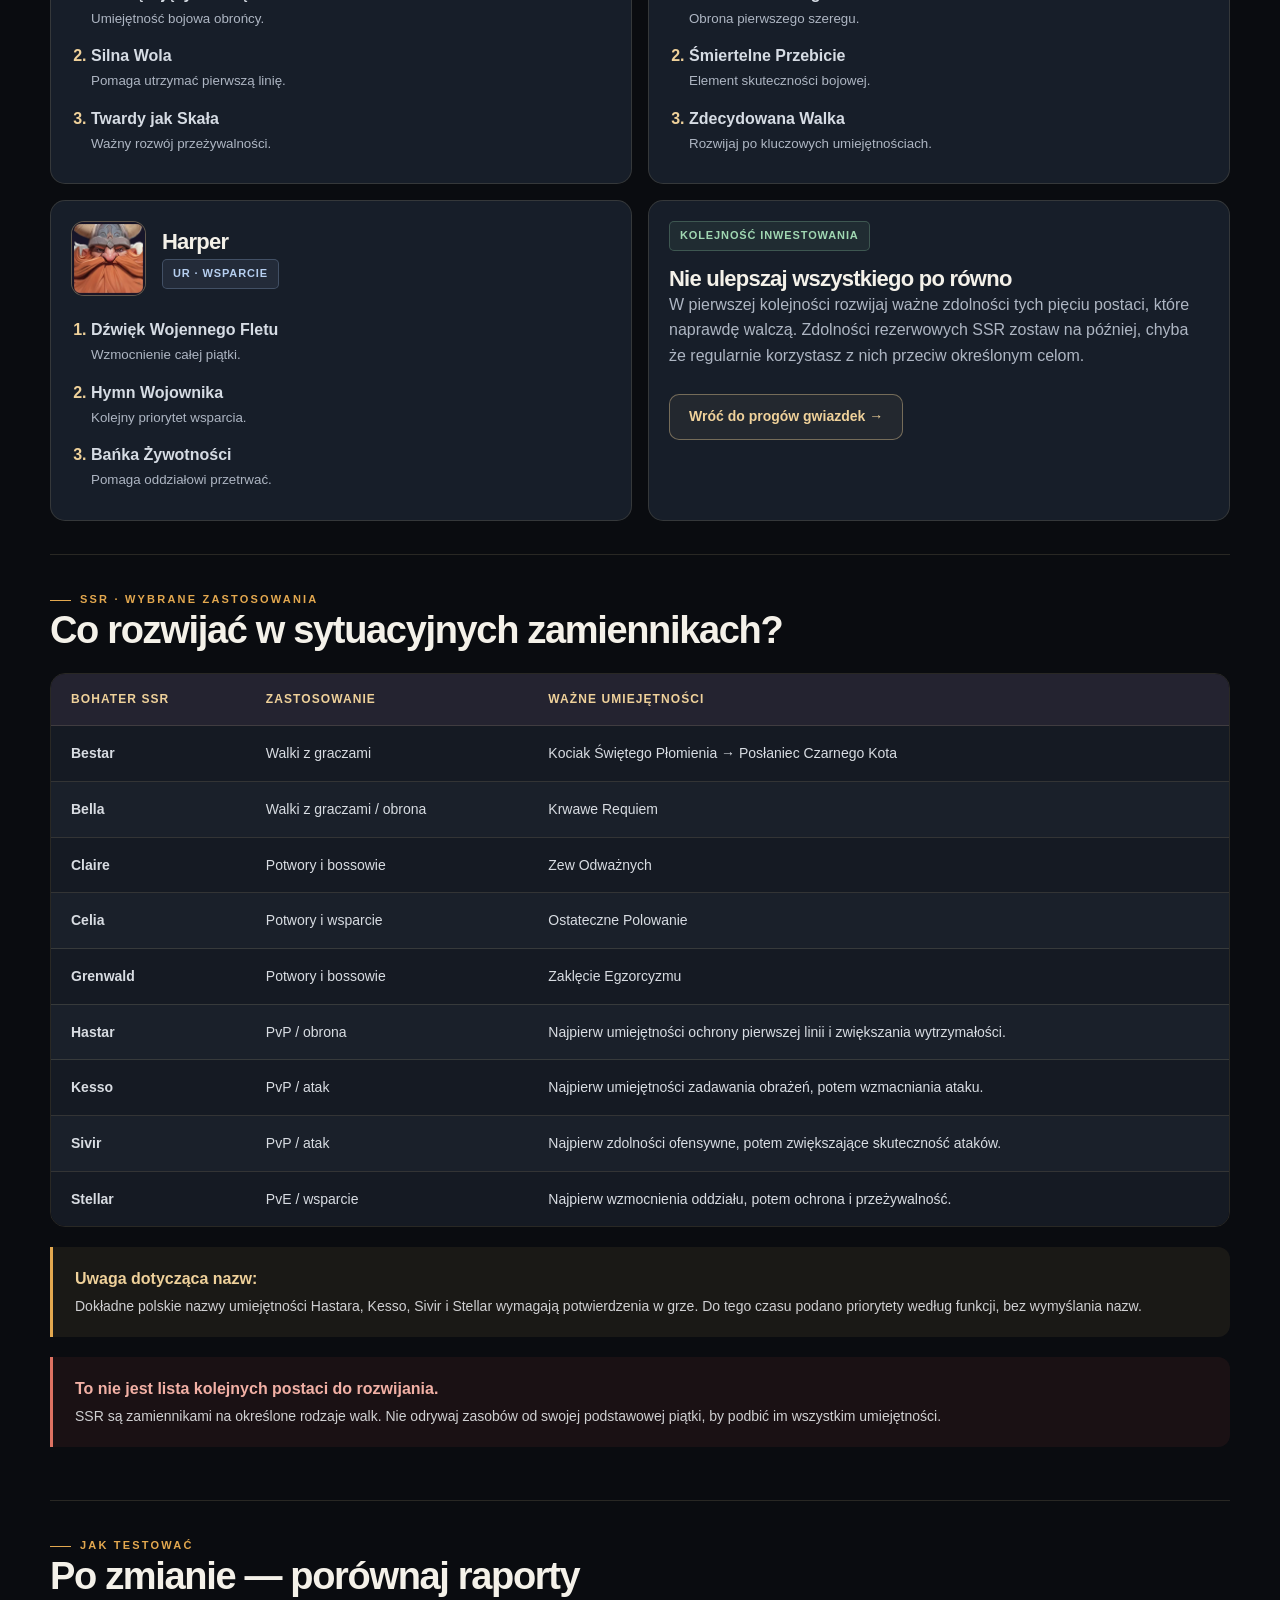
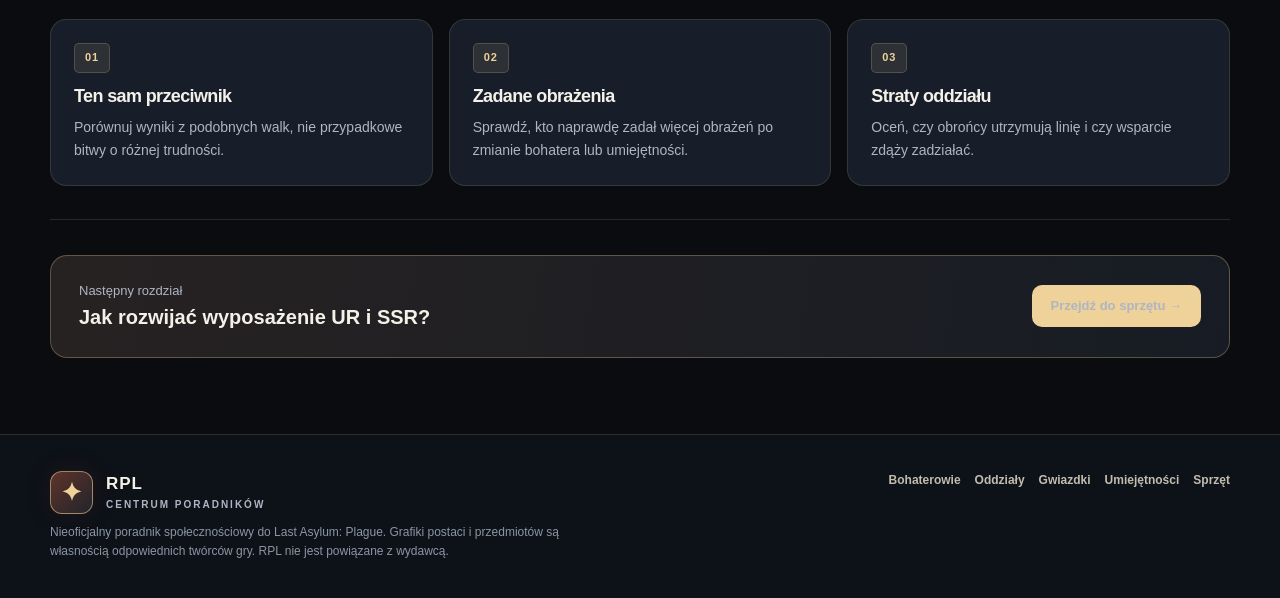
==== commit 25d67f70: "Add files via upload" ====
--- a/umiejetnosci.html
+++ b/umiejetnosci.html
@@ -73,10 +73,14 @@
               <tr><td><strong>Claire</strong></td><td>Potwory i bossowie</td><td>Zew Odważnych</td></tr>
               <tr><td><strong>Celia</strong></td><td>Potwory i wsparcie</td><td>Ostateczne Polowanie</td></tr>
               <tr><td><strong>Grenwald</strong></td><td>Potwory i bossowie</td><td>Zaklęcie Egzorcyzmu</td></tr>
+<tr><td><strong>Hastar</strong></td><td>PvP / obrona</td><td>Najpierw umiejętności ochrony pierwszej linii i zwiększania wytrzymałości.</td></tr>
+<tr><td><strong>Kesso</strong></td><td>PvP / atak</td><td>Najpierw umiejętności zadawania obrażeń, potem wzmacniania ataku.</td></tr>
+<tr><td><strong>Sivir</strong></td><td>PvP / atak</td><td>Najpierw zdolności ofensywne, potem zwiększające skuteczność ataków.</td></tr>
+<tr><td><strong>Stellar</strong></td><td>PvE / wsparcie</td><td>Najpierw wzmocnienia oddziału, potem ochrona i przeżywalność.</td></tr>
             </tbody>
           </table>
         </div>
-        <div class="note red"><strong>To nie jest lista pięciu kolejnych postaci do rozwijania.</strong><p>SSR są zamiennikami na określone rodzaje walk. Nie odrywaj zasobów od swojej podstawowej piątki, by podbić im wszystkim umiejętności.</p></div>
+        <div class="note"><strong>Uwaga dotycząca nazw:</strong><p>Dokładne polskie nazwy umiejętności Hastara, Kesso, Sivir i Stellar wymagają potwierdzenia w grze. Do tego czasu podano priorytety według funkcji, bez wymyślania nazw.</p></div><div class="note red"><strong>To nie jest lista kolejnych postaci do rozwijania.</strong><p>SSR są zamiennikami na określone rodzaje walk. Nie odrywaj zasobów od swojej podstawowej piątki, by podbić im wszystkim umiejętności.</p></div>
       </section>
       <section class="article-section">
         <span class="eyebrow">Jak testować</span>
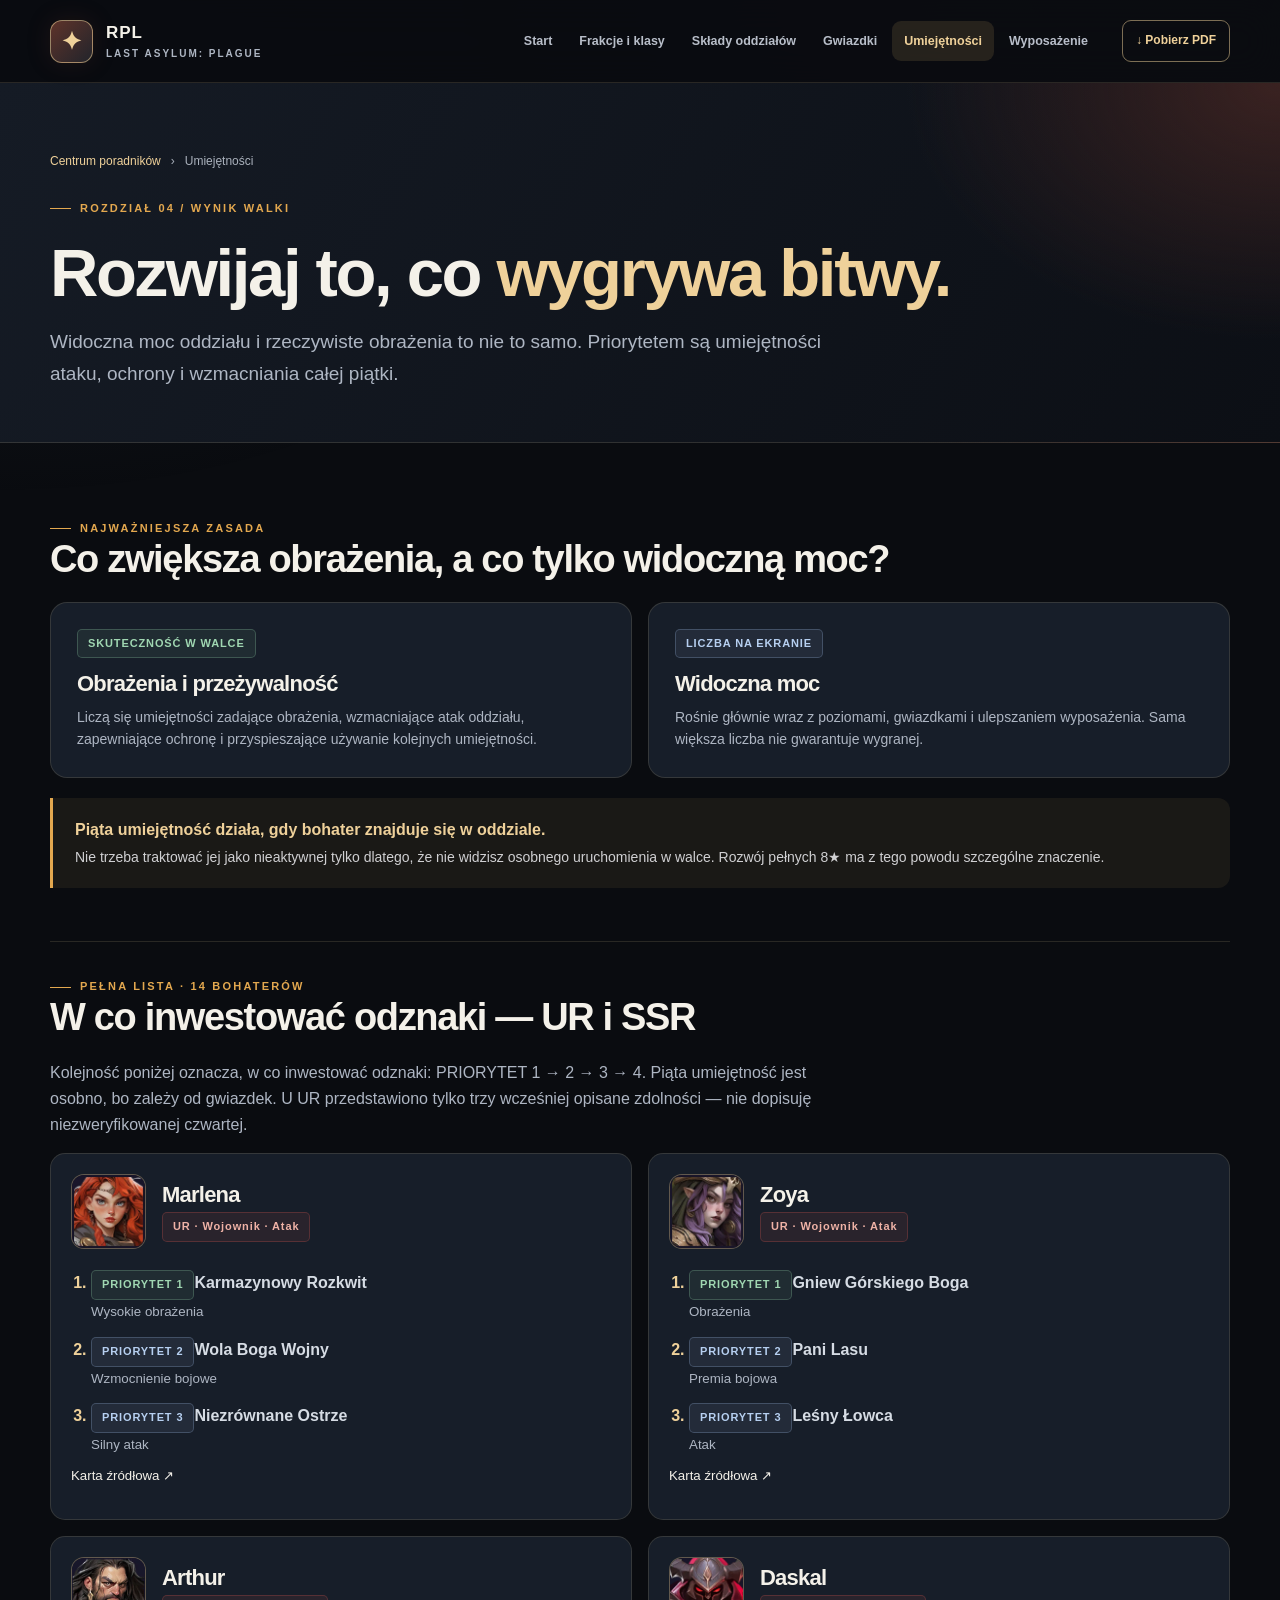
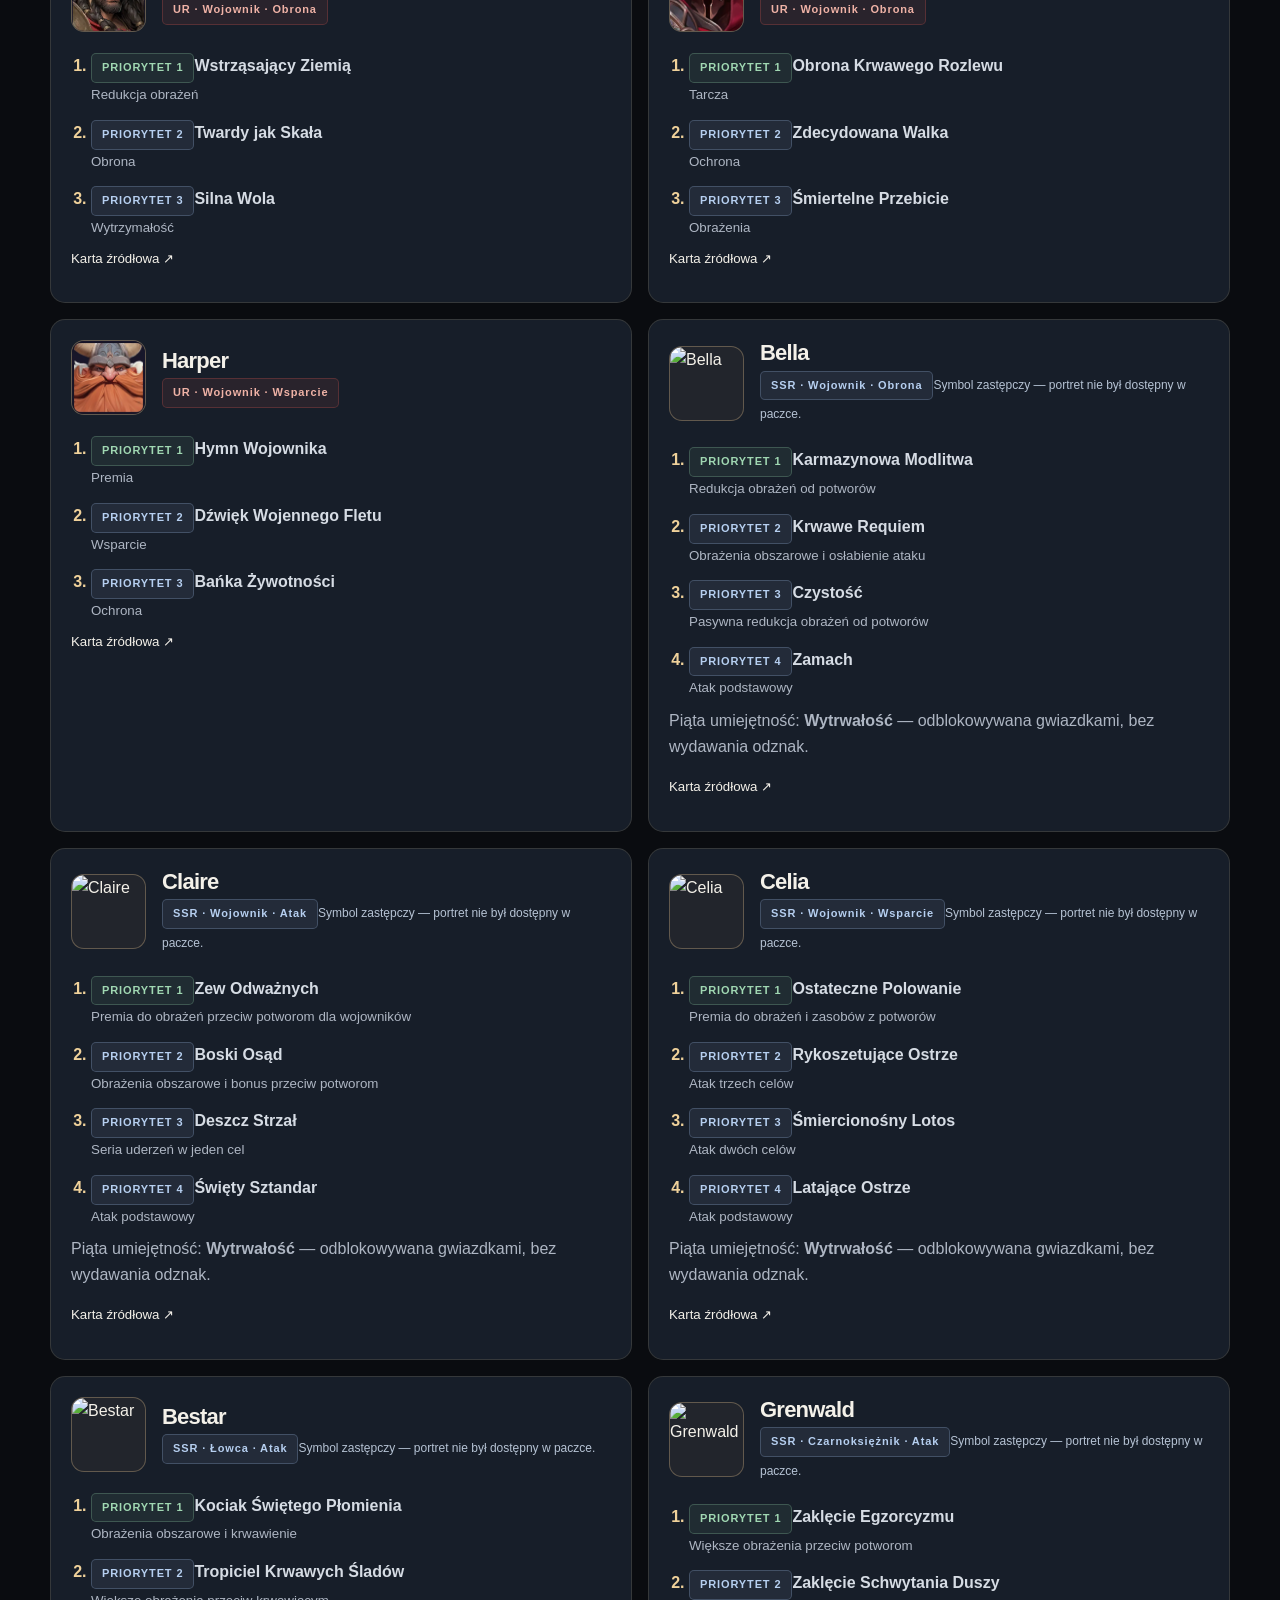
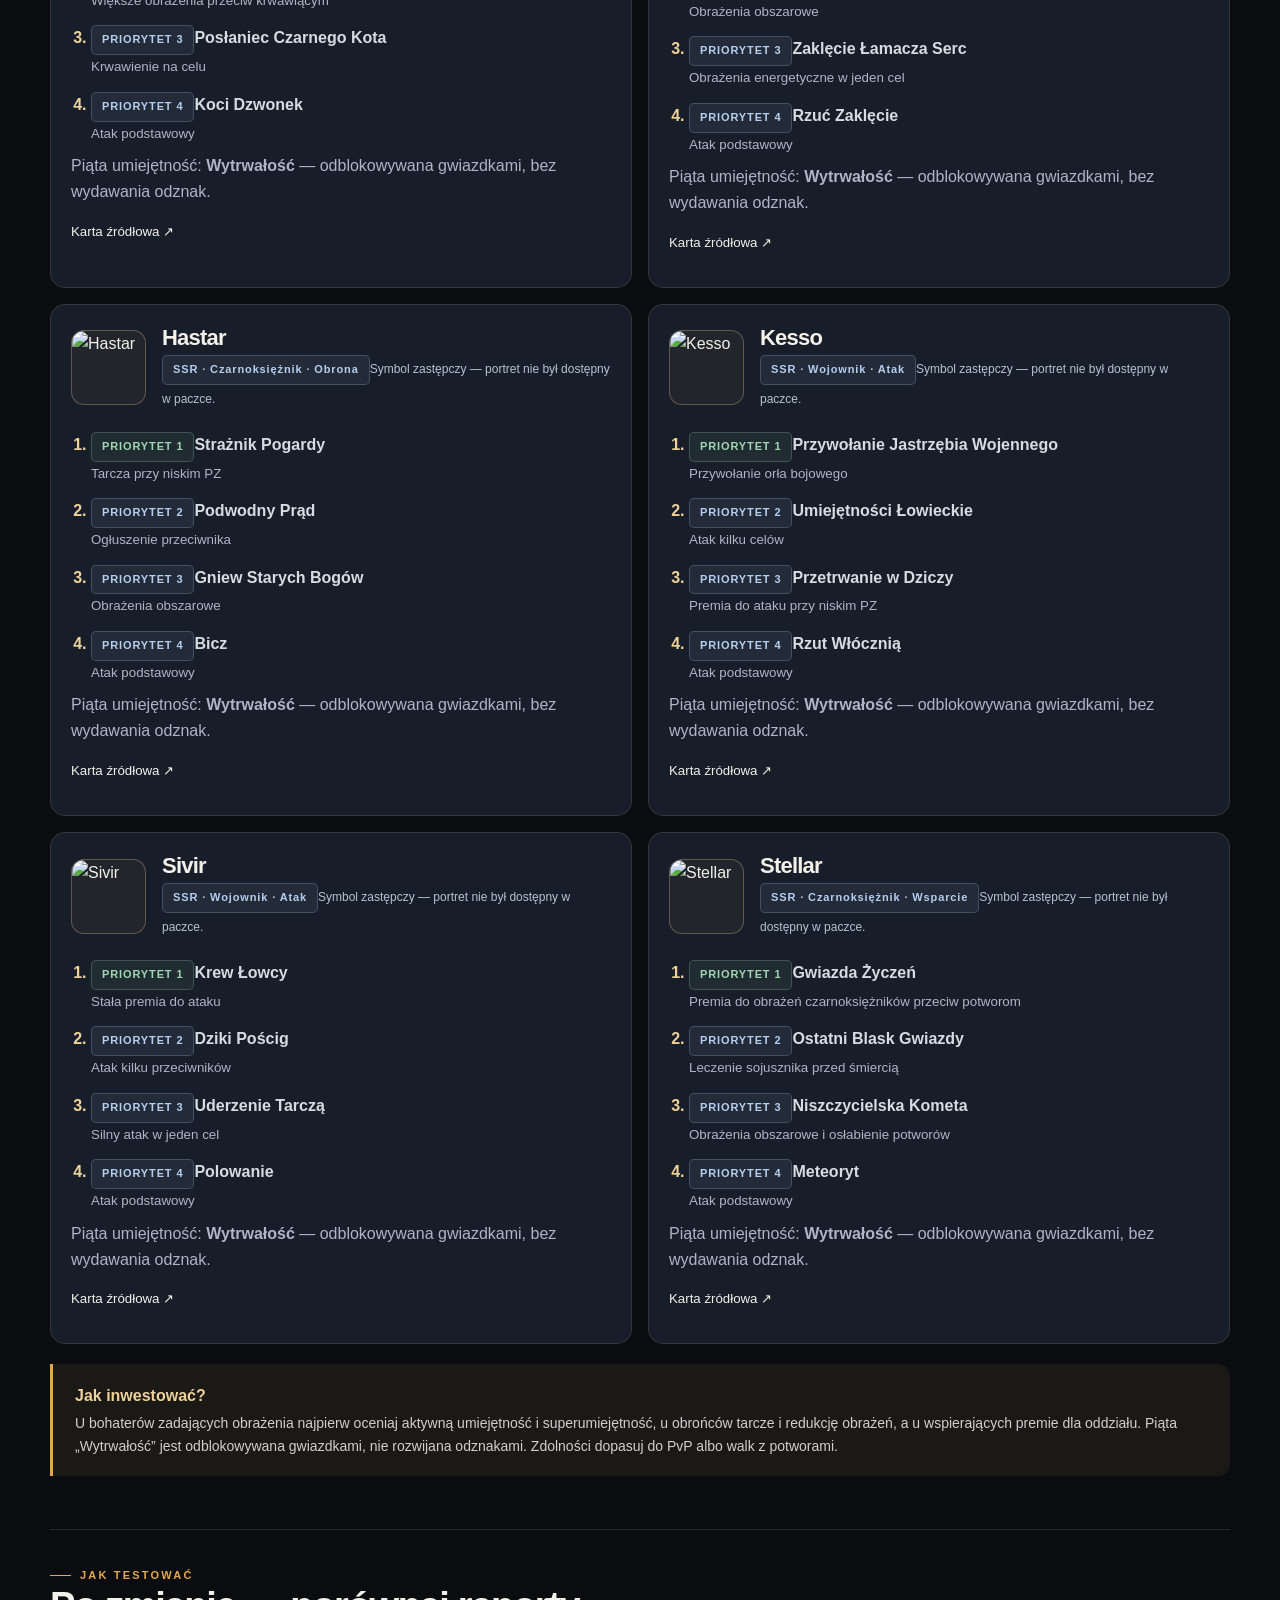
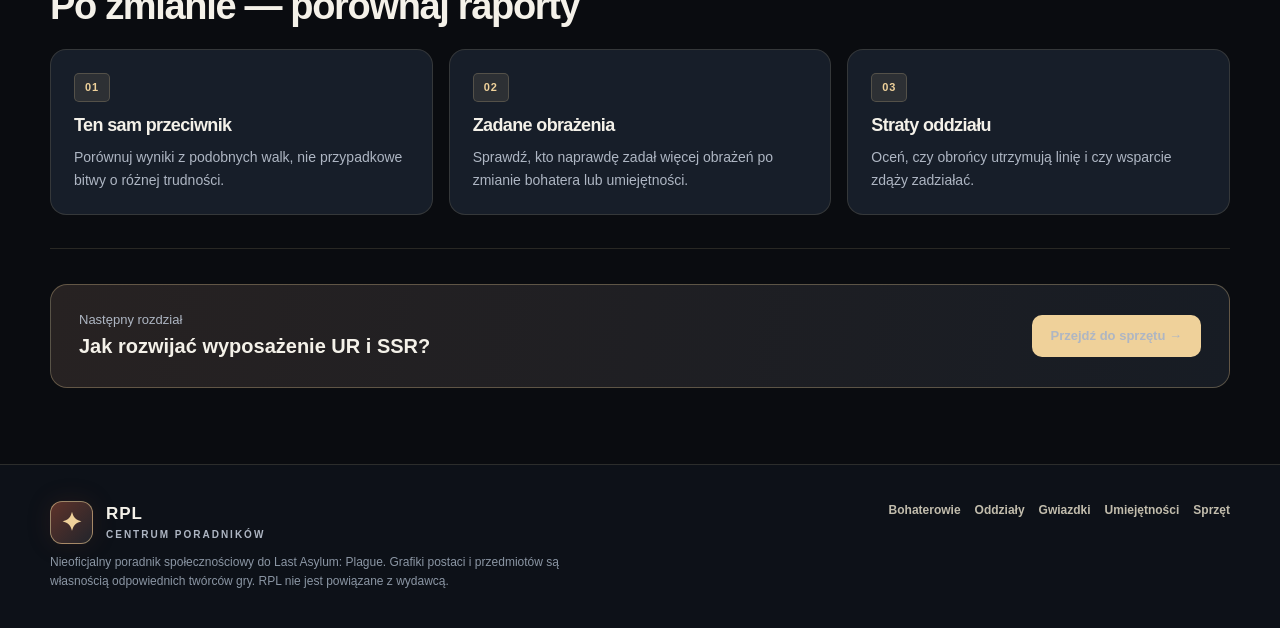
==== commit 64eb8b31: "Add files via upload" ====
--- a/umiejetnosci.html
+++ b/umiejetnosci.html
@@ -1,99 +1,46 @@
-<!doctype html>
+<!DOCTYPE html>
+
 <html lang="pl">
 <head>
-  <meta charset="utf-8"><meta name="viewport" content="width=device-width, initial-scale=1">
-  <meta name="theme-color" content="#0a0c10">
-  <meta name="description" content="Polskie nazwy i kolejność rozwijania umiejętności Marleny, Zoyi, Arthura, Daskala, Harpera i SSR w Last Asylum.">
-  <title>Umiejętności bohaterów — RPL Last Asylum</title>
-  <link rel="icon" href="assets/source-010.png"><link rel="stylesheet" href="style.css"><script src="site.js" defer></script>
+<meta charset="utf-8"/><meta content="width=device-width, initial-scale=1" name="viewport"/>
+<meta content="#0a0c10" name="theme-color"/>
+<meta content="Polskie nazwy i kolejność rozwijania umiejętności Marleny, Zoyi, Arthura, Daskala, Harpera i SSR w Last Asylum." name="description"/>
+<title>Umiejętności bohaterów — RPL Last Asylum</title>
+<link href="assets/source-010.png" rel="icon"/><link href="style.css" rel="stylesheet"/><script defer="" src="site.js"></script>
 </head>
 <body data-page="umiejetnosci">
-  <div id="site-header"></div>
-  <main>
-    <div class="page-banner">
-      <div class="shell article-head">
-        <div class="breadcrumbs"><a href="index.html">Centrum poradników</a> <span>›</span> Umiejętności</div>
-        <span class="eyebrow">Rozdział 04 / Wynik walki</span>
-        <h1>Rozwijaj to, co <span class="gold">wygrywa bitwy.</span></h1>
-        <p class="lead">Widoczna moc oddziału i rzeczywiste obrażenia to nie to samo. Priorytetem są umiejętności ataku, ochrony i wzmacniania całej piątki.</p>
-      </div>
-    </div>
-    <div class="shell article">
-      <section class="article-section">
-        <span class="eyebrow">Najważniejsza zasada</span>
-        <h2>Co zwiększa obrażenia, a co tylko widoczną moc?</h2>
-        <div class="cards-2">
-          <div class="compare-card"><span class="tag green">SKUTECZNOŚĆ W WALCE</span><h3 style="margin-top:13px">Obrażenia i przeżywalność</h3><p>Liczą się umiejętności zadające obrażenia, wzmacniające atak oddziału, zapewniające ochronę i przyspieszające używanie kolejnych umiejętności.</p></div>
-          <div class="compare-card"><span class="tag blue">LICZBA NA EKRANIE</span><h3 style="margin-top:13px">Widoczna moc</h3><p>Rośnie głównie wraz z poziomami, gwiazdkami i ulepszaniem wyposażenia. Sama większa liczba nie gwarantuje wygranej.</p></div>
-        </div>
-        <div class="note"><strong>Piąta umiejętność działa, gdy bohater znajduje się w oddziale.</strong><p>Nie trzeba traktować jej jako nieaktywnej tylko dlatego, że nie widzisz osobnego uruchomienia w walce. Rozwój pełnych 8★ ma z tego powodu szczególne znaczenie.</p></div>
-      </section>
-      <section class="article-section">
-        <span class="eyebrow">Główna piątka UR</span>
-        <h2>Priorytety konkretnych bohaterów</h2>
-        <p class="section-intro">Najpierw inwestuj w umiejętności wskazane poniżej. Zwykły atak podstawowy zostawiaj zazwyczaj na koniec. Dopuszczalny poziom umiejętności zależy też od rozwoju gwiazdek.</p>
-        <div class="cards-2">
-          <div class="skill-card">
-            <div class="hero-person"><img src="assets/source-010.png" alt="Marlena"><div><h3>Marlena</h3><span class="tag red">UR · ATAK</span></div></div>
-            <ol class="skill-list"><li><strong>Niezrównane Ostrze</strong><small>Główne obrażenia.</small></li><li><strong>Karmazynowy Rozkwit</strong><small>Rozwijaj razem z umiejętnościami zwiększającymi skuteczność ataku.</small></li><li><strong>Wola Boga Wojny</strong><small>Kluczowa dla jej rozwoju przy wyższych gwiazdkach.</small></li></ol>
-          </div>
-          <div class="skill-card">
-            <div class="hero-person"><img src="assets/source-022.png" alt="Zoya"><div><h3>Zoya</h3><span class="tag red">UR · ATAK</span></div></div>
-            <ol class="skill-list"><li><strong>Leśny Łowca</strong><small>Atak i zadawanie obrażeń.</small></li><li><strong>Gniew Górskiego Boga</strong><small>Kolejna ważna umiejętność bojowa.</small></li><li><strong>Pani Lasu</strong><small>Rozwijaj po najważniejszych źródłach obrażeń.</small></li></ol>
-          </div>
-          <div class="skill-card">
-            <div class="hero-person"><img src="assets/source-006.png" alt="Arthur"><div><h3>Arthur</h3><span class="tag">UR · OBRONA</span></div></div>
-            <ol class="skill-list"><li><strong>Wstrząsający Ziemią</strong><small>Umiejętność bojowa obrońcy.</small></li><li><strong>Silna Wola</strong><small>Pomaga utrzymać pierwszą linię.</small></li><li><strong>Twardy jak Skała</strong><small>Ważny rozwój przeżywalności.</small></li></ol>
-          </div>
-          <div class="skill-card">
-            <div class="hero-person"><img src="assets/source-018.png" alt="Daskal"><div><h3>Daskal</h3><span class="tag">UR · OBRONA</span></div></div>
-            <ol class="skill-list"><li><strong>Obrona Krwawego Rozlewu</strong><small>Obrona pierwszego szeregu.</small></li><li><strong>Śmiertelne Przebicie</strong><small>Element skuteczności bojowej.</small></li><li><strong>Zdecydowana Walka</strong><small>Rozwijaj po kluczowych umiejętnościach.</small></li></ol>
-          </div>
-          <div class="skill-card">
-            <div class="hero-person"><img src="assets/source-024.png" alt="Harper"><div><h3>Harper</h3><span class="tag blue">UR · WSPARCIE</span></div></div>
-            <ol class="skill-list"><li><strong>Dźwięk Wojennego Fletu</strong><small>Wzmocnienie całej piątki.</small></li><li><strong>Hymn Wojownika</strong><small>Kolejny priorytet wsparcia.</small></li><li><strong>Bańka Żywotności</strong><small>Pomaga oddziałowi przetrwać.</small></li></ol>
-          </div>
-          <div class="skill-card">
-            <span class="tag green">KOLEJNOŚĆ INWESTOWANIA</span>
-            <h3 style="margin-top:15px">Nie ulepszaj wszystkiego po równo</h3>
-            <p class="muted">W pierwszej kolejności rozwijaj ważne zdolności tych pięciu postaci, które naprawdę walczą. Zdolności rezerwowych SSR zostaw na później, chyba że regularnie korzystasz z nich przeciw określonym celom.</p>
-            <a class="button button-secondary" href="gwiazdki.html" style="margin-top:9px">Wróć do progów gwiazdek →</a>
-          </div>
-        </div>
-      </section>
-      <section class="article-section">
-        <span class="eyebrow">SSR · Wybrane zastosowania</span>
-        <h2>Co rozwijać w sytuacyjnych zamiennikach?</h2>
-        <div class="table-scroll">
-          <table>
-            <thead><tr><th>Bohater SSR</th><th>Zastosowanie</th><th>Ważne umiejętności</th></tr></thead>
-            <tbody>
-              <tr><td><strong>Bestar</strong></td><td>Walki z graczami</td><td>Kociak Świętego Płomienia → Posłaniec Czarnego Kota</td></tr>
-              <tr><td><strong>Bella</strong></td><td>Walki z graczami / obrona</td><td>Krwawe Requiem</td></tr>
-              <tr><td><strong>Claire</strong></td><td>Potwory i bossowie</td><td>Zew Odważnych</td></tr>
-              <tr><td><strong>Celia</strong></td><td>Potwory i wsparcie</td><td>Ostateczne Polowanie</td></tr>
-              <tr><td><strong>Grenwald</strong></td><td>Potwory i bossowie</td><td>Zaklęcie Egzorcyzmu</td></tr>
-<tr><td><strong>Hastar</strong></td><td>PvP / obrona</td><td>Najpierw umiejętności ochrony pierwszej linii i zwiększania wytrzymałości.</td></tr>
-<tr><td><strong>Kesso</strong></td><td>PvP / atak</td><td>Najpierw umiejętności zadawania obrażeń, potem wzmacniania ataku.</td></tr>
-<tr><td><strong>Sivir</strong></td><td>PvP / atak</td><td>Najpierw zdolności ofensywne, potem zwiększające skuteczność ataków.</td></tr>
-<tr><td><strong>Stellar</strong></td><td>PvE / wsparcie</td><td>Najpierw wzmocnienia oddziału, potem ochrona i przeżywalność.</td></tr>
-            </tbody>
-          </table>
-        </div>
-        <div class="note"><strong>Uwaga dotycząca nazw:</strong><p>Dokładne polskie nazwy umiejętności Hastara, Kesso, Sivir i Stellar wymagają potwierdzenia w grze. Do tego czasu podano priorytety według funkcji, bez wymyślania nazw.</p></div><div class="note red"><strong>To nie jest lista kolejnych postaci do rozwijania.</strong><p>SSR są zamiennikami na określone rodzaje walk. Nie odrywaj zasobów od swojej podstawowej piątki, by podbić im wszystkim umiejętności.</p></div>
-      </section>
-      <section class="article-section">
-        <span class="eyebrow">Jak testować</span>
-        <h2>Po zmianie — porównaj raporty</h2>
-        <div class="cards-3">
-          <div class="info-card"><span class="tag">01</span><h3 style="margin-top:13px">Ten sam przeciwnik</h3><p>Porównuj wyniki z podobnych walk, nie przypadkowe bitwy o różnej trudności.</p></div>
-          <div class="info-card"><span class="tag">02</span><h3 style="margin-top:13px">Zadane obrażenia</h3><p>Sprawdź, kto naprawdę zadał więcej obrażeń po zmianie bohatera lub umiejętności.</p></div>
-          <div class="info-card"><span class="tag">03</span><h3 style="margin-top:13px">Straty oddziału</h3><p>Oceń, czy obrońcy utrzymują linię i czy wsparcie zdąży zadziałać.</p></div>
-        </div>
-      </section>
-      <a class="article-next" href="wyposazenie.html"><div><span>Następny rozdział</span><strong>Jak rozwijać wyposażenie UR i SSR?</strong></div><span class="button button-primary">Przejdź do sprzętu →</span></a>
-    </div>
-  </main>
-  <div id="site-footer"></div>
+<div id="site-header"></div>
+<main>
+<div class="page-banner">
+<div class="shell article-head">
+<div class="breadcrumbs"><a href="index.html">Centrum poradników</a> <span>›</span> Umiejętności</div>
+<span class="eyebrow">Rozdział 04 / Wynik walki</span>
+<h1>Rozwijaj to, co <span class="gold">wygrywa bitwy.</span></h1>
+<p class="lead">Widoczna moc oddziału i rzeczywiste obrażenia to nie to samo. Priorytetem są umiejętności ataku, ochrony i wzmacniania całej piątki.</p>
+</div>
+</div>
+<div class="shell article">
+<section class="article-section">
+<span class="eyebrow">Najważniejsza zasada</span>
+<h2>Co zwiększa obrażenia, a co tylko widoczną moc?</h2>
+<div class="cards-2">
+<div class="compare-card"><span class="tag green">SKUTECZNOŚĆ W WALCE</span><h3 style="margin-top:13px">Obrażenia i przeżywalność</h3><p>Liczą się umiejętności zadające obrażenia, wzmacniające atak oddziału, zapewniające ochronę i przyspieszające używanie kolejnych umiejętności.</p></div>
+<div class="compare-card"><span class="tag blue">LICZBA NA EKRANIE</span><h3 style="margin-top:13px">Widoczna moc</h3><p>Rośnie głównie wraz z poziomami, gwiazdkami i ulepszaniem wyposażenia. Sama większa liczba nie gwarantuje wygranej.</p></div>
+</div>
+<div class="note"><strong>Piąta umiejętność działa, gdy bohater znajduje się w oddziale.</strong><p>Nie trzeba traktować jej jako nieaktywnej tylko dlatego, że nie widzisz osobnego uruchomienia w walce. Rozwój pełnych 8★ ma z tego powodu szczególne znaczenie.</p></div>
+</section>
+<section class="article-section"><span class="eyebrow">Pełna lista · 14 bohaterów</span><h2>W co inwestować odznaki — UR i SSR</h2><p class="section-intro">Kolejność poniżej oznacza, w co inwestować odznaki: PRIORYTET 1 → 2 → 3 → 4. Piąta umiejętność jest osobno, bo zależy od gwiazdek. U UR przedstawiono tylko trzy wcześniej opisane zdolności — nie dopisuję niezweryfikowanej czwartej.</p><div class="cards-2"><div class="skill-card"><div class="hero-person"><img alt="Marlena" loading="lazy" src="assets/source-010.png"/><div><h3>Marlena</h3><span class="tag red">UR · Wojownik · Atak</span></div></div><ol class="skill-list"><li><span class="tag green">PRIORYTET 1</span><strong>Karmazynowy Rozkwit</strong><small>Wysokie obrażenia</small></li><li><span class="tag blue">PRIORYTET 2</span><strong>Wola Boga Wojny</strong><small>Wzmocnienie bojowe</small></li><li><span class="tag blue">PRIORYTET 3</span><strong>Niezrównane Ostrze</strong><small>Silny atak</small></li></ol><p style="font-size:.83rem"><a href="https://thelaphub.com/pl/codex/heroes/marlena" rel="noopener" target="_blank">Karta źródłowa ↗</a></p></div><div class="skill-card"><div class="hero-person"><img alt="Zoya" loading="lazy" src="assets/source-022.png"/><div><h3>Zoya</h3><span class="tag red">UR · Wojownik · Atak</span></div></div><ol class="skill-list"><li><span class="tag green">PRIORYTET 1</span><strong>Gniew Górskiego Boga</strong><small>Obrażenia</small></li><li><span class="tag blue">PRIORYTET 2</span><strong>Pani Lasu</strong><small>Premia bojowa</small></li><li><span class="tag blue">PRIORYTET 3</span><strong>Leśny Łowca</strong><small>Atak</small></li></ol><p style="font-size:.83rem"><a href="https://thelaphub.com/pl/codex/heroes/zoya" rel="noopener" target="_blank">Karta źródłowa ↗</a></p></div><div class="skill-card"><div class="hero-person"><img alt="Arthur" loading="lazy" src="assets/source-006.png"/><div><h3>Arthur</h3><span class="tag red">UR · Wojownik · Obrona</span></div></div><ol class="skill-list"><li><span class="tag green">PRIORYTET 1</span><strong>Wstrząsający Ziemią</strong><small>Redukcja obrażeń</small></li><li><span class="tag blue">PRIORYTET 2</span><strong>Twardy jak Skała</strong><small>Obrona</small></li><li><span class="tag blue">PRIORYTET 3</span><strong>Silna Wola</strong><small>Wytrzymałość</small></li></ol><p style="font-size:.83rem"><a href="https://thelaphub.com/pl/codex/heroes/arthur" rel="noopener" target="_blank">Karta źródłowa ↗</a></p></div><div class="skill-card"><div class="hero-person"><img alt="Daskal" loading="lazy" src="assets/source-018.png"/><div><h3>Daskal</h3><span class="tag red">UR · Wojownik · Obrona</span></div></div><ol class="skill-list"><li><span class="tag green">PRIORYTET 1</span><strong>Obrona Krwawego Rozlewu</strong><small>Tarcza</small></li><li><span class="tag blue">PRIORYTET 2</span><strong>Zdecydowana Walka</strong><small>Ochrona</small></li><li><span class="tag blue">PRIORYTET 3</span><strong>Śmiertelne Przebicie</strong><small>Obrażenia</small></li></ol><p style="font-size:.83rem"><a href="https://thelaphub.com/pl/codex/heroes/daskal" rel="noopener" target="_blank">Karta źródłowa ↗</a></p></div><div class="skill-card"><div class="hero-person"><img alt="Harper" loading="lazy" src="assets/source-024.png"/><div><h3>Harper</h3><span class="tag red">UR · Wojownik · Wsparcie</span></div></div><ol class="skill-list"><li><span class="tag green">PRIORYTET 1</span><strong>Hymn Wojownika</strong><small>Premia</small></li><li><span class="tag blue">PRIORYTET 2</span><strong>Dźwięk Wojennego Fletu</strong><small>Wsparcie</small></li><li><span class="tag blue">PRIORYTET 3</span><strong>Bańka Żywotności</strong><small>Ochrona</small></li></ol><p style="font-size:.83rem"><a href="https://thelaphub.com/pl/codex/heroes/harper" rel="noopener" target="_blank">Karta źródłowa ↗</a></p></div><div class="skill-card"><div class="hero-person"><img alt="Bella" loading="lazy" src="assets/portrait-bella.png"/><div><h3>Bella</h3><span class="tag blue">SSR · Wojownik · Obrona</span><small style="color:#b6c3d4">Symbol zastępczy — portret nie był dostępny w paczce.</small></div></div><ol class="skill-list"><li><span class="tag green">PRIORYTET 1</span><strong>Karmazynowa Modlitwa</strong><small>Redukcja obrażeń od potworów</small></li><li><span class="tag blue">PRIORYTET 2</span><strong>Krwawe Requiem</strong><small>Obrażenia obszarowe i osłabienie ataku</small></li><li><span class="tag blue">PRIORYTET 3</span><strong>Czystość</strong><small>Pasywna redukcja obrażeń od potworów</small></li><li><span class="tag blue">PRIORYTET 4</span><strong>Zamach</strong><small>Atak podstawowy</small></li></ol><p class="muted">Piąta umiejętność: <strong>Wytrwałość</strong> — odblokowywana gwiazdkami, bez wydawania odznak.</p><p style="font-size:.83rem"><a href="https://thelaphub.com/pl/codex/heroes/bella" rel="noopener" target="_blank">Karta źródłowa ↗</a></p></div><div class="skill-card"><div class="hero-person"><img alt="Claire" loading="lazy" src="assets/portrait-claire.png"/><div><h3>Claire</h3><span class="tag blue">SSR · Wojownik · Atak</span><small style="color:#b6c3d4">Symbol zastępczy — portret nie był dostępny w paczce.</small></div></div><ol class="skill-list"><li><span class="tag green">PRIORYTET 1</span><strong>Zew Odważnych</strong><small>Premia do obrażeń przeciw potworom dla wojowników</small></li><li><span class="tag blue">PRIORYTET 2</span><strong>Boski Osąd</strong><small>Obrażenia obszarowe i bonus przeciw potworom</small></li><li><span class="tag blue">PRIORYTET 3</span><strong>Deszcz Strzał</strong><small>Seria uderzeń w jeden cel</small></li><li><span class="tag blue">PRIORYTET 4</span><strong>Święty Sztandar</strong><small>Atak podstawowy</small></li></ol><p class="muted">Piąta umiejętność: <strong>Wytrwałość</strong> — odblokowywana gwiazdkami, bez wydawania odznak.</p><p style="font-size:.83rem"><a href="https://thelaphub.com/pl/codex/heroes/claire" rel="noopener" target="_blank">Karta źródłowa ↗</a></p></div><div class="skill-card"><div class="hero-person"><img alt="Celia" loading="lazy" src="assets/portrait-celia.png"/><div><h3>Celia</h3><span class="tag blue">SSR · Wojownik · Wsparcie</span><small style="color:#b6c3d4">Symbol zastępczy — portret nie był dostępny w paczce.</small></div></div><ol class="skill-list"><li><span class="tag green">PRIORYTET 1</span><strong>Ostateczne Polowanie</strong><small>Premia do obrażeń i zasobów z potworów</small></li><li><span class="tag blue">PRIORYTET 2</span><strong>Rykoszetujące Ostrze</strong><small>Atak trzech celów</small></li><li><span class="tag blue">PRIORYTET 3</span><strong>Śmiercionośny Lotos</strong><small>Atak dwóch celów</small></li><li><span class="tag blue">PRIORYTET 4</span><strong>Latające Ostrze</strong><small>Atak podstawowy</small></li></ol><p class="muted">Piąta umiejętność: <strong>Wytrwałość</strong> — odblokowywana gwiazdkami, bez wydawania odznak.</p><p style="font-size:.83rem"><a href="https://thelaphub.com/pl/codex/heroes/celia" rel="noopener" target="_blank">Karta źródłowa ↗</a></p></div><div class="skill-card"><div class="hero-person"><img alt="Bestar" loading="lazy" src="assets/portrait-bestar.png"/><div><h3>Bestar</h3><span class="tag blue">SSR · Łowca · Atak</span><small style="color:#b6c3d4">Symbol zastępczy — portret nie był dostępny w paczce.</small></div></div><ol class="skill-list"><li><span class="tag green">PRIORYTET 1</span><strong>Kociak Świętego Płomienia</strong><small>Obrażenia obszarowe i krwawienie</small></li><li><span class="tag blue">PRIORYTET 2</span><strong>Tropiciel Krwawych Śladów</strong><small>Większe obrażenia przeciw krwawiącym</small></li><li><span class="tag blue">PRIORYTET 3</span><strong>Posłaniec Czarnego Kota</strong><small>Krwawienie na celu</small></li><li><span class="tag blue">PRIORYTET 4</span><strong>Koci Dzwonek</strong><small>Atak podstawowy</small></li></ol><p class="muted">Piąta umiejętność: <strong>Wytrwałość</strong> — odblokowywana gwiazdkami, bez wydawania odznak.</p><p style="font-size:.83rem"><a href="https://thelaphub.com/pl/codex/heroes/bestar" rel="noopener" target="_blank">Karta źródłowa ↗</a></p></div><div class="skill-card"><div class="hero-person"><img alt="Grenwald" loading="lazy" src="assets/portrait-grenwald.png"/><div><h3>Grenwald</h3><span class="tag blue">SSR · Czarnoksiężnik · Atak</span><small style="color:#b6c3d4">Symbol zastępczy — portret nie był dostępny w paczce.</small></div></div><ol class="skill-list"><li><span class="tag green">PRIORYTET 1</span><strong>Zaklęcie Egzorcyzmu</strong><small>Większe obrażenia przeciw potworom</small></li><li><span class="tag blue">PRIORYTET 2</span><strong>Zaklęcie Schwytania Duszy</strong><small>Obrażenia obszarowe</small></li><li><span class="tag blue">PRIORYTET 3</span><strong>Zaklęcie Łamacza Serc</strong><small>Obrażenia energetyczne w jeden cel</small></li><li><span class="tag blue">PRIORYTET 4</span><strong>Rzuć Zaklęcie</strong><small>Atak podstawowy</small></li></ol><p class="muted">Piąta umiejętność: <strong>Wytrwałość</strong> — odblokowywana gwiazdkami, bez wydawania odznak.</p><p style="font-size:.83rem"><a href="https://thelaphub.com/pl/codex/heroes/grenwald" rel="noopener" target="_blank">Karta źródłowa ↗</a></p></div><div class="skill-card"><div class="hero-person"><img alt="Hastar" loading="lazy" src="assets/portrait-hastar.png"/><div><h3>Hastar</h3><span class="tag blue">SSR · Czarnoksiężnik · Obrona</span><small style="color:#b6c3d4">Symbol zastępczy — portret nie był dostępny w paczce.</small></div></div><ol class="skill-list"><li><span class="tag green">PRIORYTET 1</span><strong>Strażnik Pogardy</strong><small>Tarcza przy niskim PZ</small></li><li><span class="tag blue">PRIORYTET 2</span><strong>Podwodny Prąd</strong><small>Ogłuszenie przeciwnika</small></li><li><span class="tag blue">PRIORYTET 3</span><strong>Gniew Starych Bogów</strong><small>Obrażenia obszarowe</small></li><li><span class="tag blue">PRIORYTET 4</span><strong>Bicz</strong><small>Atak podstawowy</small></li></ol><p class="muted">Piąta umiejętność: <strong>Wytrwałość</strong> — odblokowywana gwiazdkami, bez wydawania odznak.</p><p style="font-size:.83rem"><a href="https://thelaphub.com/pl/codex/heroes/hastar" rel="noopener" target="_blank">Karta źródłowa ↗</a></p></div><div class="skill-card"><div class="hero-person"><img alt="Kesso" loading="lazy" src="assets/portrait-kesso.png"/><div><h3>Kesso</h3><span class="tag blue">SSR · Wojownik · Atak</span><small style="color:#b6c3d4">Symbol zastępczy — portret nie był dostępny w paczce.</small></div></div><ol class="skill-list"><li><span class="tag green">PRIORYTET 1</span><strong>Przywołanie Jastrzębia Wojennego</strong><small>Przywołanie orła bojowego</small></li><li><span class="tag blue">PRIORYTET 2</span><strong>Umiejętności Łowieckie</strong><small>Atak kilku celów</small></li><li><span class="tag blue">PRIORYTET 3</span><strong>Przetrwanie w Dziczy</strong><small>Premia do ataku przy niskim PZ</small></li><li><span class="tag blue">PRIORYTET 4</span><strong>Rzut Włócznią</strong><small>Atak podstawowy</small></li></ol><p class="muted">Piąta umiejętność: <strong>Wytrwałość</strong> — odblokowywana gwiazdkami, bez wydawania odznak.</p><p style="font-size:.83rem"><a href="https://thelaphub.com/pl/codex/heroes/kesso" rel="noopener" target="_blank">Karta źródłowa ↗</a></p></div><div class="skill-card"><div class="hero-person"><img alt="Sivir" loading="lazy" src="assets/portrait-sivir.png"/><div><h3>Sivir</h3><span class="tag blue">SSR · Wojownik · Atak</span><small style="color:#b6c3d4">Symbol zastępczy — portret nie był dostępny w paczce.</small></div></div><ol class="skill-list"><li><span class="tag green">PRIORYTET 1</span><strong>Krew Łowcy</strong><small>Stała premia do ataku</small></li><li><span class="tag blue">PRIORYTET 2</span><strong>Dziki Pościg</strong><small>Atak kilku przeciwników</small></li><li><span class="tag blue">PRIORYTET 3</span><strong>Uderzenie Tarczą</strong><small>Silny atak w jeden cel</small></li><li><span class="tag blue">PRIORYTET 4</span><strong>Polowanie</strong><small>Atak podstawowy</small></li></ol><p class="muted">Piąta umiejętność: <strong>Wytrwałość</strong> — odblokowywana gwiazdkami, bez wydawania odznak.</p><p style="font-size:.83rem"><a href="https://thelaphub.com/pl/codex/heroes/sivir" rel="noopener" target="_blank">Karta źródłowa ↗</a></p></div><div class="skill-card"><div class="hero-person"><img alt="Stellar" loading="lazy" src="assets/portrait-stellar.png"/><div><h3>Stellar</h3><span class="tag blue">SSR · Czarnoksiężnik · Wsparcie</span><small style="color:#b6c3d4">Symbol zastępczy — portret nie był dostępny w paczce.</small></div></div><ol class="skill-list"><li><span class="tag green">PRIORYTET 1</span><strong>Gwiazda Życzeń</strong><small>Premia do obrażeń czarnoksiężników przeciw potworom</small></li><li><span class="tag blue">PRIORYTET 2</span><strong>Ostatni Blask Gwiazdy</strong><small>Leczenie sojusznika przed śmiercią</small></li><li><span class="tag blue">PRIORYTET 3</span><strong>Niszczycielska Kometa</strong><small>Obrażenia obszarowe i osłabienie potworów</small></li><li><span class="tag blue">PRIORYTET 4</span><strong>Meteoryt</strong><small>Atak podstawowy</small></li></ol><p class="muted">Piąta umiejętność: <strong>Wytrwałość</strong> — odblokowywana gwiazdkami, bez wydawania odznak.</p><p style="font-size:.83rem"><a href="https://thelaphub.com/pl/codex/heroes/stellar" rel="noopener" target="_blank">Karta źródłowa ↗</a></p></div></div><div class="note"><strong>Jak inwestować?</strong><p>U bohaterów zadających obrażenia najpierw oceniaj aktywną umiejętność i superumiejętność, u obrońców tarcze i redukcję obrażeń, a u wspierających premie dla oddziału. Piąta „Wytrwałość” jest odblokowywana gwiazdkami, nie rozwijana odznakami. Zdolności dopasuj do PvP albo walk z potworami.</p></div></section> <section class="article-section">
+<span class="eyebrow">Jak testować</span>
+<h2>Po zmianie — porównaj raporty</h2>
+<div class="cards-3">
+<div class="info-card"><span class="tag">01</span><h3 style="margin-top:13px">Ten sam przeciwnik</h3><p>Porównuj wyniki z podobnych walk, nie przypadkowe bitwy o różnej trudności.</p></div>
+<div class="info-card"><span class="tag">02</span><h3 style="margin-top:13px">Zadane obrażenia</h3><p>Sprawdź, kto naprawdę zadał więcej obrażeń po zmianie bohatera lub umiejętności.</p></div>
+<div class="info-card"><span class="tag">03</span><h3 style="margin-top:13px">Straty oddziału</h3><p>Oceń, czy obrońcy utrzymują linię i czy wsparcie zdąży zadziałać.</p></div>
+</div>
+</section>
+<a class="article-next" href="wyposazenie.html"><div><span>Następny rozdział</span><strong>Jak rozwijać wyposażenie UR i SSR?</strong></div><span class="button button-primary">Przejdź do sprzętu →</span></a>
+</div>
+</main>
+<div id="site-footer"></div>
 </body>
 </html>
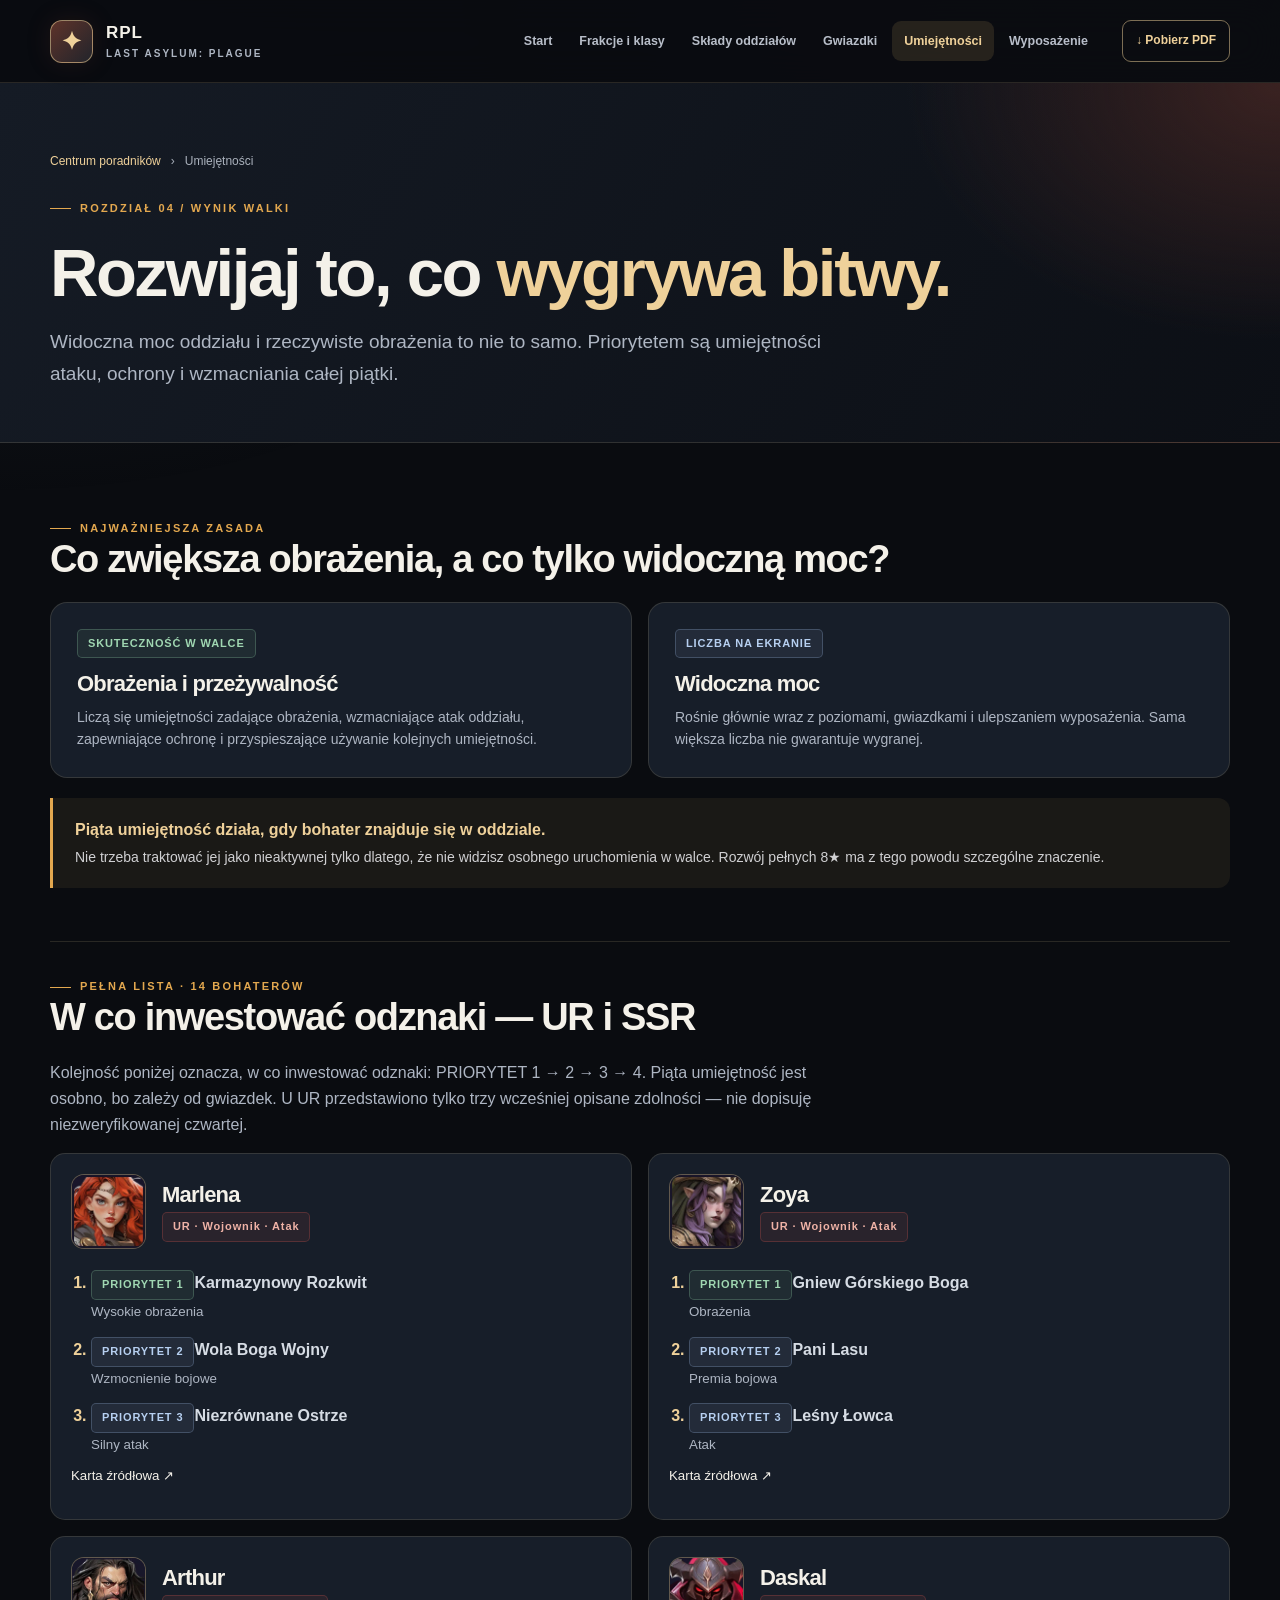
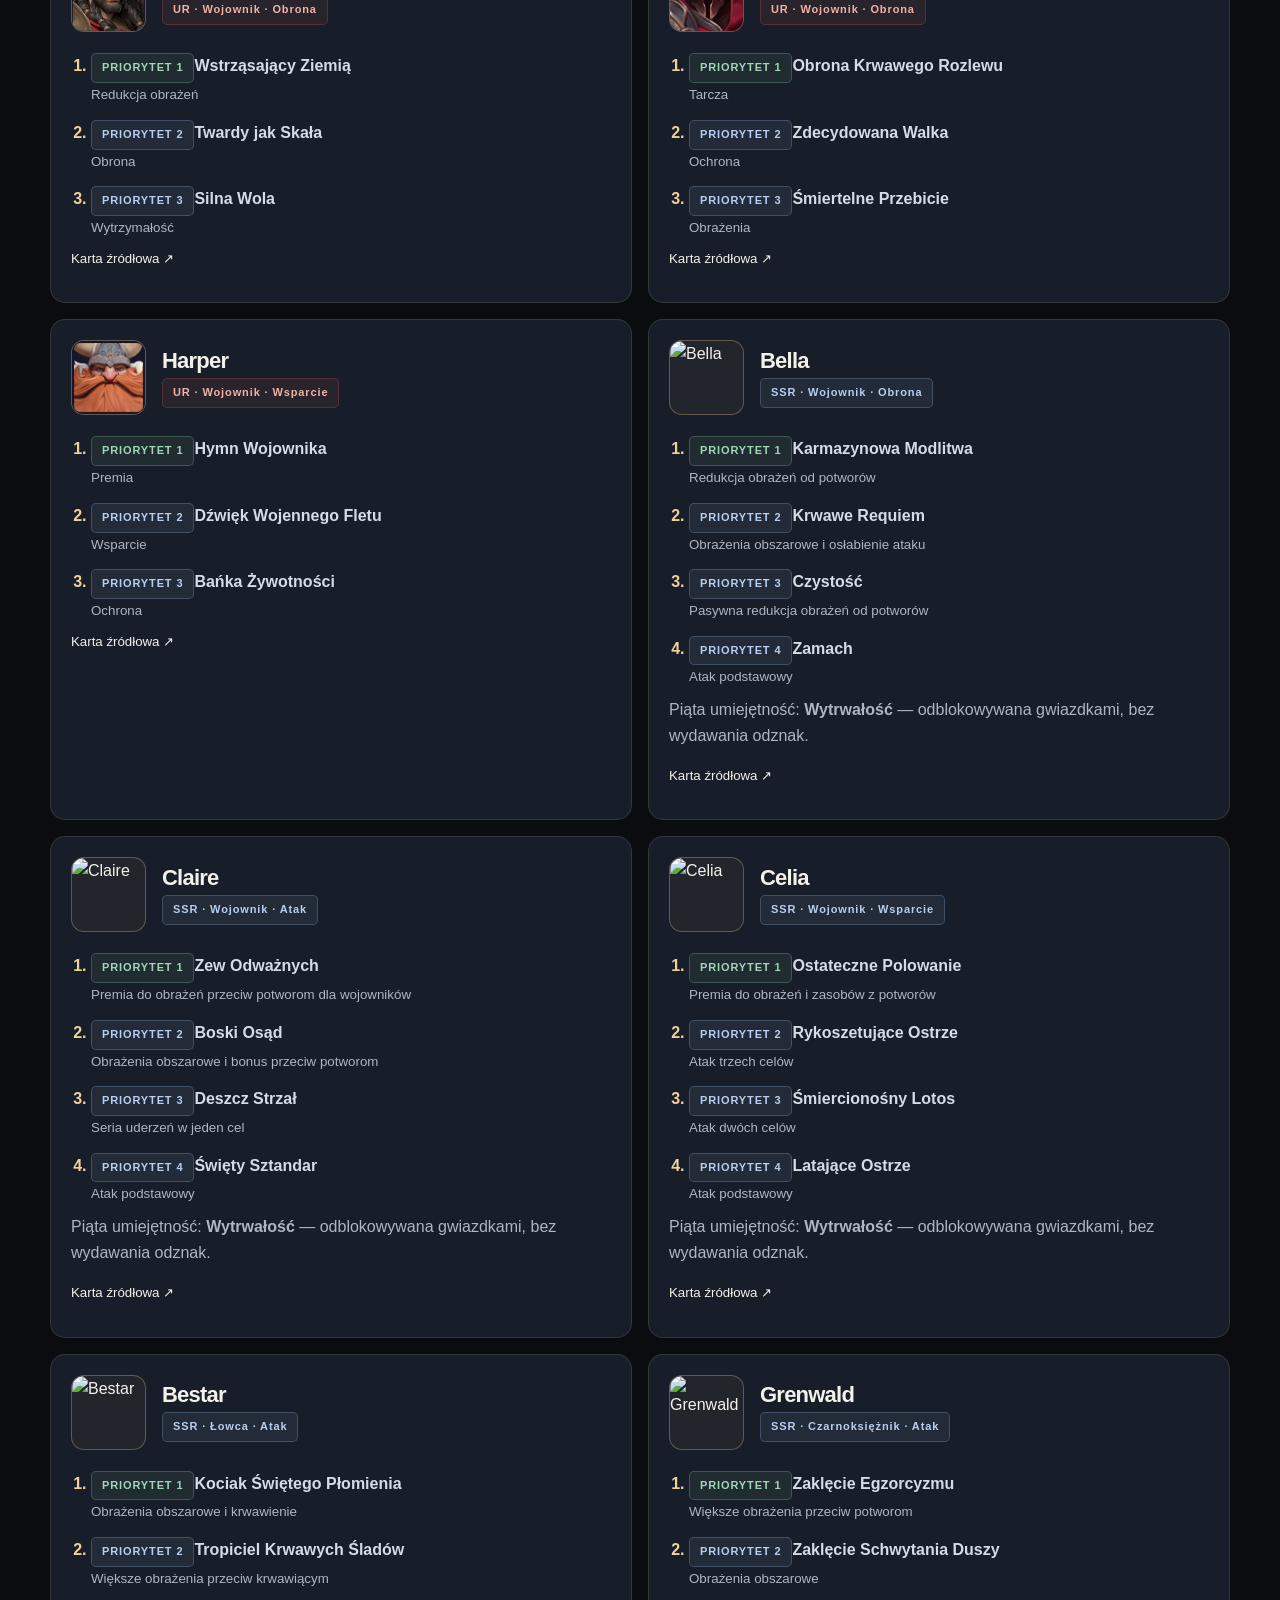
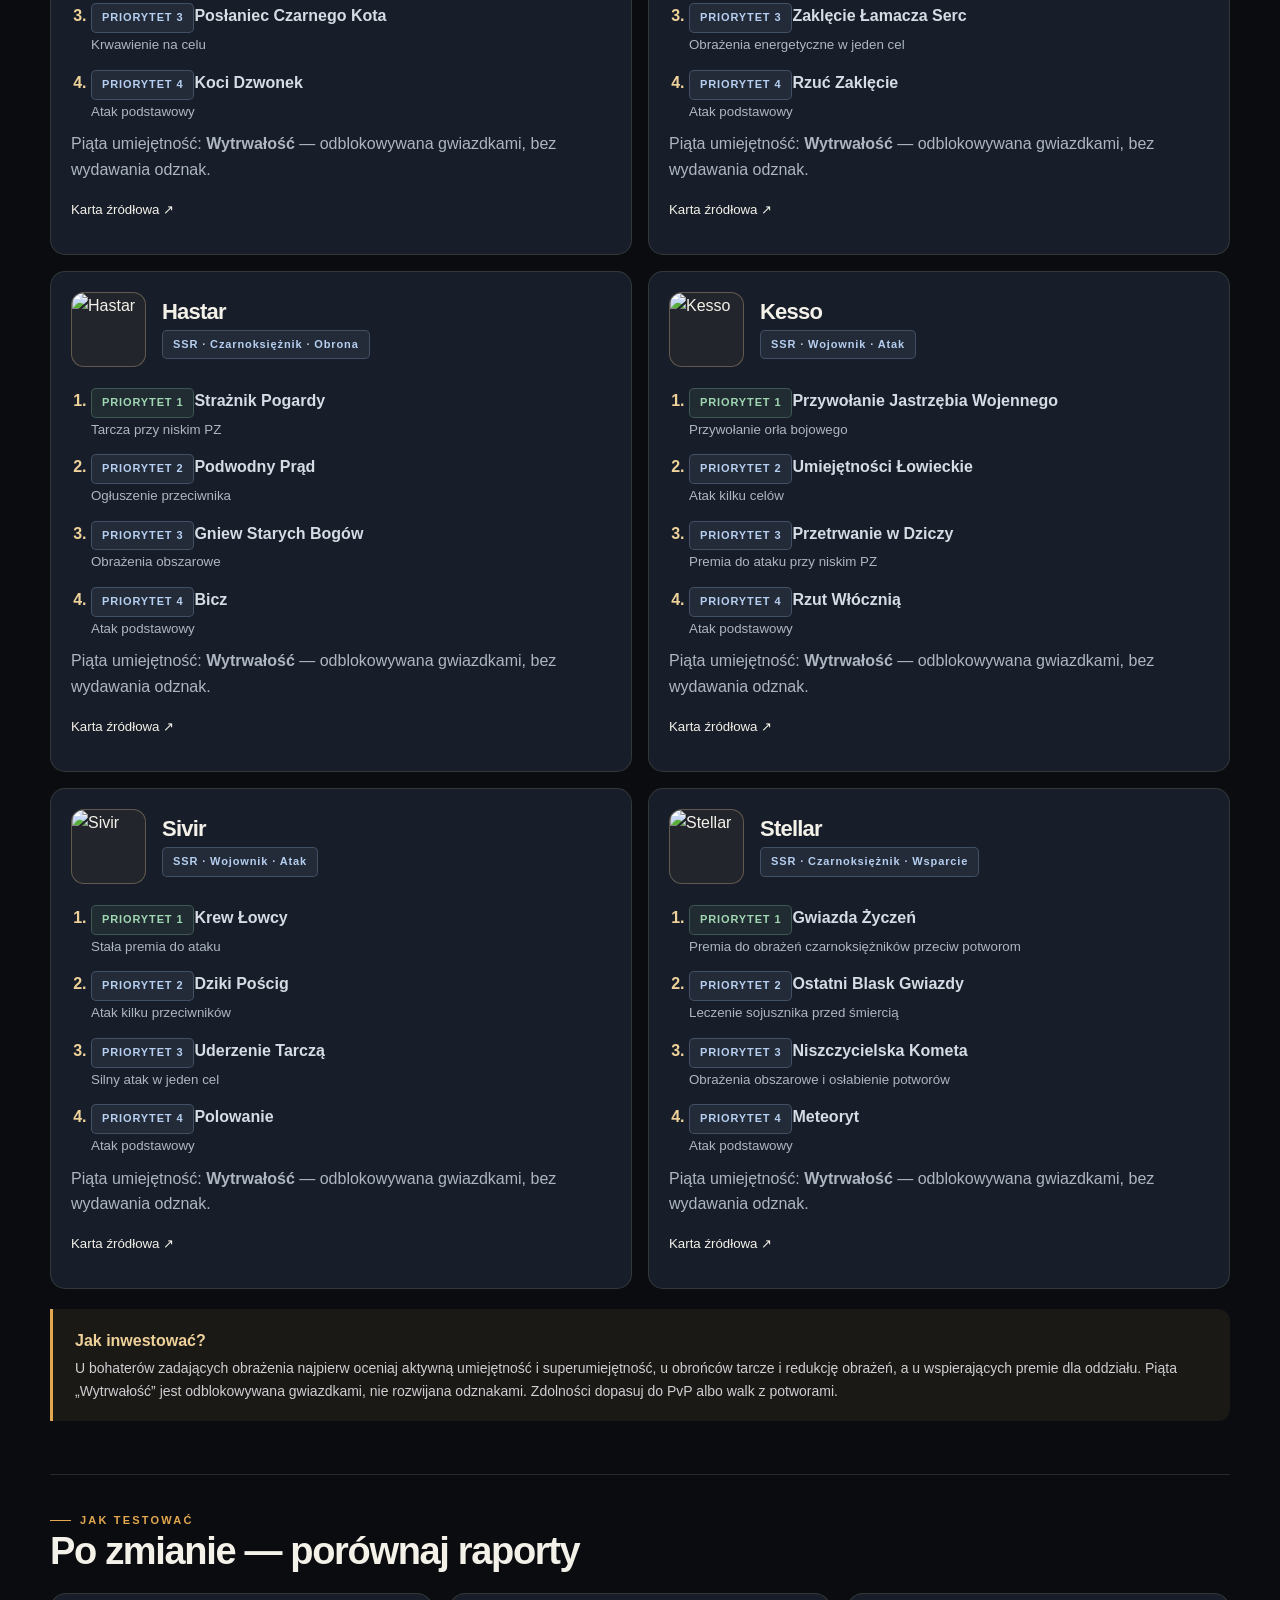
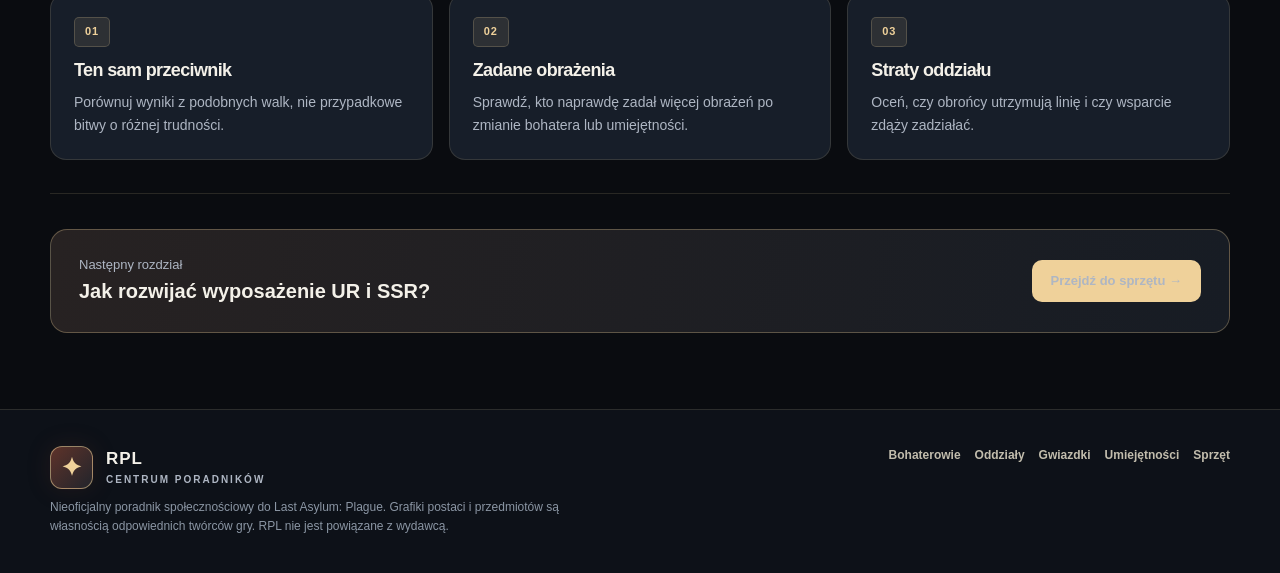
==== commit 35035cb8: "Add files via upload" ====
--- a/umiejetnosci.html
+++ b/umiejetnosci.html
@@ -29,7 +29,7 @@
 </div>
 <div class="note"><strong>Piąta umiejętność działa, gdy bohater znajduje się w oddziale.</strong><p>Nie trzeba traktować jej jako nieaktywnej tylko dlatego, że nie widzisz osobnego uruchomienia w walce. Rozwój pełnych 8★ ma z tego powodu szczególne znaczenie.</p></div>
 </section>
-<section class="article-section"><span class="eyebrow">Pełna lista · 14 bohaterów</span><h2>W co inwestować odznaki — UR i SSR</h2><p class="section-intro">Kolejność poniżej oznacza, w co inwestować odznaki: PRIORYTET 1 → 2 → 3 → 4. Piąta umiejętność jest osobno, bo zależy od gwiazdek. U UR przedstawiono tylko trzy wcześniej opisane zdolności — nie dopisuję niezweryfikowanej czwartej.</p><div class="cards-2"><div class="skill-card"><div class="hero-person"><img alt="Marlena" loading="lazy" src="assets/source-010.png"/><div><h3>Marlena</h3><span class="tag red">UR · Wojownik · Atak</span></div></div><ol class="skill-list"><li><span class="tag green">PRIORYTET 1</span><strong>Karmazynowy Rozkwit</strong><small>Wysokie obrażenia</small></li><li><span class="tag blue">PRIORYTET 2</span><strong>Wola Boga Wojny</strong><small>Wzmocnienie bojowe</small></li><li><span class="tag blue">PRIORYTET 3</span><strong>Niezrównane Ostrze</strong><small>Silny atak</small></li></ol><p style="font-size:.83rem"><a href="https://thelaphub.com/pl/codex/heroes/marlena" rel="noopener" target="_blank">Karta źródłowa ↗</a></p></div><div class="skill-card"><div class="hero-person"><img alt="Zoya" loading="lazy" src="assets/source-022.png"/><div><h3>Zoya</h3><span class="tag red">UR · Wojownik · Atak</span></div></div><ol class="skill-list"><li><span class="tag green">PRIORYTET 1</span><strong>Gniew Górskiego Boga</strong><small>Obrażenia</small></li><li><span class="tag blue">PRIORYTET 2</span><strong>Pani Lasu</strong><small>Premia bojowa</small></li><li><span class="tag blue">PRIORYTET 3</span><strong>Leśny Łowca</strong><small>Atak</small></li></ol><p style="font-size:.83rem"><a href="https://thelaphub.com/pl/codex/heroes/zoya" rel="noopener" target="_blank">Karta źródłowa ↗</a></p></div><div class="skill-card"><div class="hero-person"><img alt="Arthur" loading="lazy" src="assets/source-006.png"/><div><h3>Arthur</h3><span class="tag red">UR · Wojownik · Obrona</span></div></div><ol class="skill-list"><li><span class="tag green">PRIORYTET 1</span><strong>Wstrząsający Ziemią</strong><small>Redukcja obrażeń</small></li><li><span class="tag blue">PRIORYTET 2</span><strong>Twardy jak Skała</strong><small>Obrona</small></li><li><span class="tag blue">PRIORYTET 3</span><strong>Silna Wola</strong><small>Wytrzymałość</small></li></ol><p style="font-size:.83rem"><a href="https://thelaphub.com/pl/codex/heroes/arthur" rel="noopener" target="_blank">Karta źródłowa ↗</a></p></div><div class="skill-card"><div class="hero-person"><img alt="Daskal" loading="lazy" src="assets/source-018.png"/><div><h3>Daskal</h3><span class="tag red">UR · Wojownik · Obrona</span></div></div><ol class="skill-list"><li><span class="tag green">PRIORYTET 1</span><strong>Obrona Krwawego Rozlewu</strong><small>Tarcza</small></li><li><span class="tag blue">PRIORYTET 2</span><strong>Zdecydowana Walka</strong><small>Ochrona</small></li><li><span class="tag blue">PRIORYTET 3</span><strong>Śmiertelne Przebicie</strong><small>Obrażenia</small></li></ol><p style="font-size:.83rem"><a href="https://thelaphub.com/pl/codex/heroes/daskal" rel="noopener" target="_blank">Karta źródłowa ↗</a></p></div><div class="skill-card"><div class="hero-person"><img alt="Harper" loading="lazy" src="assets/source-024.png"/><div><h3>Harper</h3><span class="tag red">UR · Wojownik · Wsparcie</span></div></div><ol class="skill-list"><li><span class="tag green">PRIORYTET 1</span><strong>Hymn Wojownika</strong><small>Premia</small></li><li><span class="tag blue">PRIORYTET 2</span><strong>Dźwięk Wojennego Fletu</strong><small>Wsparcie</small></li><li><span class="tag blue">PRIORYTET 3</span><strong>Bańka Żywotności</strong><small>Ochrona</small></li></ol><p style="font-size:.83rem"><a href="https://thelaphub.com/pl/codex/heroes/harper" rel="noopener" target="_blank">Karta źródłowa ↗</a></p></div><div class="skill-card"><div class="hero-person"><img alt="Bella" loading="lazy" src="assets/portrait-bella.png"/><div><h3>Bella</h3><span class="tag blue">SSR · Wojownik · Obrona</span><small style="color:#b6c3d4">Symbol zastępczy — portret nie był dostępny w paczce.</small></div></div><ol class="skill-list"><li><span class="tag green">PRIORYTET 1</span><strong>Karmazynowa Modlitwa</strong><small>Redukcja obrażeń od potworów</small></li><li><span class="tag blue">PRIORYTET 2</span><strong>Krwawe Requiem</strong><small>Obrażenia obszarowe i osłabienie ataku</small></li><li><span class="tag blue">PRIORYTET 3</span><strong>Czystość</strong><small>Pasywna redukcja obrażeń od potworów</small></li><li><span class="tag blue">PRIORYTET 4</span><strong>Zamach</strong><small>Atak podstawowy</small></li></ol><p class="muted">Piąta umiejętność: <strong>Wytrwałość</strong> — odblokowywana gwiazdkami, bez wydawania odznak.</p><p style="font-size:.83rem"><a href="https://thelaphub.com/pl/codex/heroes/bella" rel="noopener" target="_blank">Karta źródłowa ↗</a></p></div><div class="skill-card"><div class="hero-person"><img alt="Claire" loading="lazy" src="assets/portrait-claire.png"/><div><h3>Claire</h3><span class="tag blue">SSR · Wojownik · Atak</span><small style="color:#b6c3d4">Symbol zastępczy — portret nie był dostępny w paczce.</small></div></div><ol class="skill-list"><li><span class="tag green">PRIORYTET 1</span><strong>Zew Odważnych</strong><small>Premia do obrażeń przeciw potworom dla wojowników</small></li><li><span class="tag blue">PRIORYTET 2</span><strong>Boski Osąd</strong><small>Obrażenia obszarowe i bonus przeciw potworom</small></li><li><span class="tag blue">PRIORYTET 3</span><strong>Deszcz Strzał</strong><small>Seria uderzeń w jeden cel</small></li><li><span class="tag blue">PRIORYTET 4</span><strong>Święty Sztandar</strong><small>Atak podstawowy</small></li></ol><p class="muted">Piąta umiejętność: <strong>Wytrwałość</strong> — odblokowywana gwiazdkami, bez wydawania odznak.</p><p style="font-size:.83rem"><a href="https://thelaphub.com/pl/codex/heroes/claire" rel="noopener" target="_blank">Karta źródłowa ↗</a></p></div><div class="skill-card"><div class="hero-person"><img alt="Celia" loading="lazy" src="assets/portrait-celia.png"/><div><h3>Celia</h3><span class="tag blue">SSR · Wojownik · Wsparcie</span><small style="color:#b6c3d4">Symbol zastępczy — portret nie był dostępny w paczce.</small></div></div><ol class="skill-list"><li><span class="tag green">PRIORYTET 1</span><strong>Ostateczne Polowanie</strong><small>Premia do obrażeń i zasobów z potworów</small></li><li><span class="tag blue">PRIORYTET 2</span><strong>Rykoszetujące Ostrze</strong><small>Atak trzech celów</small></li><li><span class="tag blue">PRIORYTET 3</span><strong>Śmiercionośny Lotos</strong><small>Atak dwóch celów</small></li><li><span class="tag blue">PRIORYTET 4</span><strong>Latające Ostrze</strong><small>Atak podstawowy</small></li></ol><p class="muted">Piąta umiejętność: <strong>Wytrwałość</strong> — odblokowywana gwiazdkami, bez wydawania odznak.</p><p style="font-size:.83rem"><a href="https://thelaphub.com/pl/codex/heroes/celia" rel="noopener" target="_blank">Karta źródłowa ↗</a></p></div><div class="skill-card"><div class="hero-person"><img alt="Bestar" loading="lazy" src="assets/portrait-bestar.png"/><div><h3>Bestar</h3><span class="tag blue">SSR · Łowca · Atak</span><small style="color:#b6c3d4">Symbol zastępczy — portret nie był dostępny w paczce.</small></div></div><ol class="skill-list"><li><span class="tag green">PRIORYTET 1</span><strong>Kociak Świętego Płomienia</strong><small>Obrażenia obszarowe i krwawienie</small></li><li><span class="tag blue">PRIORYTET 2</span><strong>Tropiciel Krwawych Śladów</strong><small>Większe obrażenia przeciw krwawiącym</small></li><li><span class="tag blue">PRIORYTET 3</span><strong>Posłaniec Czarnego Kota</strong><small>Krwawienie na celu</small></li><li><span class="tag blue">PRIORYTET 4</span><strong>Koci Dzwonek</strong><small>Atak podstawowy</small></li></ol><p class="muted">Piąta umiejętność: <strong>Wytrwałość</strong> — odblokowywana gwiazdkami, bez wydawania odznak.</p><p style="font-size:.83rem"><a href="https://thelaphub.com/pl/codex/heroes/bestar" rel="noopener" target="_blank">Karta źródłowa ↗</a></p></div><div class="skill-card"><div class="hero-person"><img alt="Grenwald" loading="lazy" src="assets/portrait-grenwald.png"/><div><h3>Grenwald</h3><span class="tag blue">SSR · Czarnoksiężnik · Atak</span><small style="color:#b6c3d4">Symbol zastępczy — portret nie był dostępny w paczce.</small></div></div><ol class="skill-list"><li><span class="tag green">PRIORYTET 1</span><strong>Zaklęcie Egzorcyzmu</strong><small>Większe obrażenia przeciw potworom</small></li><li><span class="tag blue">PRIORYTET 2</span><strong>Zaklęcie Schwytania Duszy</strong><small>Obrażenia obszarowe</small></li><li><span class="tag blue">PRIORYTET 3</span><strong>Zaklęcie Łamacza Serc</strong><small>Obrażenia energetyczne w jeden cel</small></li><li><span class="tag blue">PRIORYTET 4</span><strong>Rzuć Zaklęcie</strong><small>Atak podstawowy</small></li></ol><p class="muted">Piąta umiejętność: <strong>Wytrwałość</strong> — odblokowywana gwiazdkami, bez wydawania odznak.</p><p style="font-size:.83rem"><a href="https://thelaphub.com/pl/codex/heroes/grenwald" rel="noopener" target="_blank">Karta źródłowa ↗</a></p></div><div class="skill-card"><div class="hero-person"><img alt="Hastar" loading="lazy" src="assets/portrait-hastar.png"/><div><h3>Hastar</h3><span class="tag blue">SSR · Czarnoksiężnik · Obrona</span><small style="color:#b6c3d4">Symbol zastępczy — portret nie był dostępny w paczce.</small></div></div><ol class="skill-list"><li><span class="tag green">PRIORYTET 1</span><strong>Strażnik Pogardy</strong><small>Tarcza przy niskim PZ</small></li><li><span class="tag blue">PRIORYTET 2</span><strong>Podwodny Prąd</strong><small>Ogłuszenie przeciwnika</small></li><li><span class="tag blue">PRIORYTET 3</span><strong>Gniew Starych Bogów</strong><small>Obrażenia obszarowe</small></li><li><span class="tag blue">PRIORYTET 4</span><strong>Bicz</strong><small>Atak podstawowy</small></li></ol><p class="muted">Piąta umiejętność: <strong>Wytrwałość</strong> — odblokowywana gwiazdkami, bez wydawania odznak.</p><p style="font-size:.83rem"><a href="https://thelaphub.com/pl/codex/heroes/hastar" rel="noopener" target="_blank">Karta źródłowa ↗</a></p></div><div class="skill-card"><div class="hero-person"><img alt="Kesso" loading="lazy" src="assets/portrait-kesso.png"/><div><h3>Kesso</h3><span class="tag blue">SSR · Wojownik · Atak</span><small style="color:#b6c3d4">Symbol zastępczy — portret nie był dostępny w paczce.</small></div></div><ol class="skill-list"><li><span class="tag green">PRIORYTET 1</span><strong>Przywołanie Jastrzębia Wojennego</strong><small>Przywołanie orła bojowego</small></li><li><span class="tag blue">PRIORYTET 2</span><strong>Umiejętności Łowieckie</strong><small>Atak kilku celów</small></li><li><span class="tag blue">PRIORYTET 3</span><strong>Przetrwanie w Dziczy</strong><small>Premia do ataku przy niskim PZ</small></li><li><span class="tag blue">PRIORYTET 4</span><strong>Rzut Włócznią</strong><small>Atak podstawowy</small></li></ol><p class="muted">Piąta umiejętność: <strong>Wytrwałość</strong> — odblokowywana gwiazdkami, bez wydawania odznak.</p><p style="font-size:.83rem"><a href="https://thelaphub.com/pl/codex/heroes/kesso" rel="noopener" target="_blank">Karta źródłowa ↗</a></p></div><div class="skill-card"><div class="hero-person"><img alt="Sivir" loading="lazy" src="assets/portrait-sivir.png"/><div><h3>Sivir</h3><span class="tag blue">SSR · Wojownik · Atak</span><small style="color:#b6c3d4">Symbol zastępczy — portret nie był dostępny w paczce.</small></div></div><ol class="skill-list"><li><span class="tag green">PRIORYTET 1</span><strong>Krew Łowcy</strong><small>Stała premia do ataku</small></li><li><span class="tag blue">PRIORYTET 2</span><strong>Dziki Pościg</strong><small>Atak kilku przeciwników</small></li><li><span class="tag blue">PRIORYTET 3</span><strong>Uderzenie Tarczą</strong><small>Silny atak w jeden cel</small></li><li><span class="tag blue">PRIORYTET 4</span><strong>Polowanie</strong><small>Atak podstawowy</small></li></ol><p class="muted">Piąta umiejętność: <strong>Wytrwałość</strong> — odblokowywana gwiazdkami, bez wydawania odznak.</p><p style="font-size:.83rem"><a href="https://thelaphub.com/pl/codex/heroes/sivir" rel="noopener" target="_blank">Karta źródłowa ↗</a></p></div><div class="skill-card"><div class="hero-person"><img alt="Stellar" loading="lazy" src="assets/portrait-stellar.png"/><div><h3>Stellar</h3><span class="tag blue">SSR · Czarnoksiężnik · Wsparcie</span><small style="color:#b6c3d4">Symbol zastępczy — portret nie był dostępny w paczce.</small></div></div><ol class="skill-list"><li><span class="tag green">PRIORYTET 1</span><strong>Gwiazda Życzeń</strong><small>Premia do obrażeń czarnoksiężników przeciw potworom</small></li><li><span class="tag blue">PRIORYTET 2</span><strong>Ostatni Blask Gwiazdy</strong><small>Leczenie sojusznika przed śmiercią</small></li><li><span class="tag blue">PRIORYTET 3</span><strong>Niszczycielska Kometa</strong><small>Obrażenia obszarowe i osłabienie potworów</small></li><li><span class="tag blue">PRIORYTET 4</span><strong>Meteoryt</strong><small>Atak podstawowy</small></li></ol><p class="muted">Piąta umiejętność: <strong>Wytrwałość</strong> — odblokowywana gwiazdkami, bez wydawania odznak.</p><p style="font-size:.83rem"><a href="https://thelaphub.com/pl/codex/heroes/stellar" rel="noopener" target="_blank">Karta źródłowa ↗</a></p></div></div><div class="note"><strong>Jak inwestować?</strong><p>U bohaterów zadających obrażenia najpierw oceniaj aktywną umiejętność i superumiejętność, u obrońców tarcze i redukcję obrażeń, a u wspierających premie dla oddziału. Piąta „Wytrwałość” jest odblokowywana gwiazdkami, nie rozwijana odznakami. Zdolności dopasuj do PvP albo walk z potworami.</p></div></section> <section class="article-section">
+<section class="article-section"><span class="eyebrow">Pełna lista · 14 bohaterów</span><h2>W co inwestować odznaki — UR i SSR</h2><p class="section-intro">Kolejność poniżej oznacza, w co inwestować odznaki: PRIORYTET 1 → 2 → 3 → 4. Piąta umiejętność jest osobno, bo zależy od gwiazdek. U UR przedstawiono tylko trzy wcześniej opisane zdolności — nie dopisuję niezweryfikowanej czwartej.</p><div class="cards-2"><div class="skill-card"><div class="hero-person"><img alt="Marlena" loading="lazy" src="assets/source-010.png"/><div><h3>Marlena</h3><span class="tag red">UR · Wojownik · Atak</span></div></div><ol class="skill-list"><li><span class="tag green">PRIORYTET 1</span><strong>Karmazynowy Rozkwit</strong><small>Wysokie obrażenia</small></li><li><span class="tag blue">PRIORYTET 2</span><strong>Wola Boga Wojny</strong><small>Wzmocnienie bojowe</small></li><li><span class="tag blue">PRIORYTET 3</span><strong>Niezrównane Ostrze</strong><small>Silny atak</small></li></ol><p style="font-size:.83rem"><a href="https://thelaphub.com/pl/codex/heroes/marlena" rel="noopener" target="_blank">Karta źródłowa ↗</a></p></div><div class="skill-card"><div class="hero-person"><img alt="Zoya" loading="lazy" src="assets/source-022.png"/><div><h3>Zoya</h3><span class="tag red">UR · Wojownik · Atak</span></div></div><ol class="skill-list"><li><span class="tag green">PRIORYTET 1</span><strong>Gniew Górskiego Boga</strong><small>Obrażenia</small></li><li><span class="tag blue">PRIORYTET 2</span><strong>Pani Lasu</strong><small>Premia bojowa</small></li><li><span class="tag blue">PRIORYTET 3</span><strong>Leśny Łowca</strong><small>Atak</small></li></ol><p style="font-size:.83rem"><a href="https://thelaphub.com/pl/codex/heroes/zoya" rel="noopener" target="_blank">Karta źródłowa ↗</a></p></div><div class="skill-card"><div class="hero-person"><img alt="Arthur" loading="lazy" src="assets/source-006.png"/><div><h3>Arthur</h3><span class="tag red">UR · Wojownik · Obrona</span></div></div><ol class="skill-list"><li><span class="tag green">PRIORYTET 1</span><strong>Wstrząsający Ziemią</strong><small>Redukcja obrażeń</small></li><li><span class="tag blue">PRIORYTET 2</span><strong>Twardy jak Skała</strong><small>Obrona</small></li><li><span class="tag blue">PRIORYTET 3</span><strong>Silna Wola</strong><small>Wytrzymałość</small></li></ol><p style="font-size:.83rem"><a href="https://thelaphub.com/pl/codex/heroes/arthur" rel="noopener" target="_blank">Karta źródłowa ↗</a></p></div><div class="skill-card"><div class="hero-person"><img alt="Daskal" loading="lazy" src="assets/source-018.png"/><div><h3>Daskal</h3><span class="tag red">UR · Wojownik · Obrona</span></div></div><ol class="skill-list"><li><span class="tag green">PRIORYTET 1</span><strong>Obrona Krwawego Rozlewu</strong><small>Tarcza</small></li><li><span class="tag blue">PRIORYTET 2</span><strong>Zdecydowana Walka</strong><small>Ochrona</small></li><li><span class="tag blue">PRIORYTET 3</span><strong>Śmiertelne Przebicie</strong><small>Obrażenia</small></li></ol><p style="font-size:.83rem"><a href="https://thelaphub.com/pl/codex/heroes/daskal" rel="noopener" target="_blank">Karta źródłowa ↗</a></p></div><div class="skill-card"><div class="hero-person"><img alt="Harper" loading="lazy" src="assets/source-024.png"/><div><h3>Harper</h3><span class="tag red">UR · Wojownik · Wsparcie</span></div></div><ol class="skill-list"><li><span class="tag green">PRIORYTET 1</span><strong>Hymn Wojownika</strong><small>Premia</small></li><li><span class="tag blue">PRIORYTET 2</span><strong>Dźwięk Wojennego Fletu</strong><small>Wsparcie</small></li><li><span class="tag blue">PRIORYTET 3</span><strong>Bańka Żywotności</strong><small>Ochrona</small></li></ol><p style="font-size:.83rem"><a href="https://thelaphub.com/pl/codex/heroes/harper" rel="noopener" target="_blank">Karta źródłowa ↗</a></p></div><div class="skill-card"><div class="hero-person"><img alt="Bella" loading="lazy" src="assets/portrait-bella.png"/><div><h3>Bella</h3><span class="tag blue">SSR · Wojownik · Obrona</span></div></div><ol class="skill-list"><li><span class="tag green">PRIORYTET 1</span><strong>Karmazynowa Modlitwa</strong><small>Redukcja obrażeń od potworów</small></li><li><span class="tag blue">PRIORYTET 2</span><strong>Krwawe Requiem</strong><small>Obrażenia obszarowe i osłabienie ataku</small></li><li><span class="tag blue">PRIORYTET 3</span><strong>Czystość</strong><small>Pasywna redukcja obrażeń od potworów</small></li><li><span class="tag blue">PRIORYTET 4</span><strong>Zamach</strong><small>Atak podstawowy</small></li></ol><p class="muted">Piąta umiejętność: <strong>Wytrwałość</strong> — odblokowywana gwiazdkami, bez wydawania odznak.</p><p style="font-size:.83rem"><a href="https://thelaphub.com/pl/codex/heroes/bella" rel="noopener" target="_blank">Karta źródłowa ↗</a></p></div><div class="skill-card"><div class="hero-person"><img alt="Claire" loading="lazy" src="assets/portrait-claire.png"/><div><h3>Claire</h3><span class="tag blue">SSR · Wojownik · Atak</span></div></div><ol class="skill-list"><li><span class="tag green">PRIORYTET 1</span><strong>Zew Odważnych</strong><small>Premia do obrażeń przeciw potworom dla wojowników</small></li><li><span class="tag blue">PRIORYTET 2</span><strong>Boski Osąd</strong><small>Obrażenia obszarowe i bonus przeciw potworom</small></li><li><span class="tag blue">PRIORYTET 3</span><strong>Deszcz Strzał</strong><small>Seria uderzeń w jeden cel</small></li><li><span class="tag blue">PRIORYTET 4</span><strong>Święty Sztandar</strong><small>Atak podstawowy</small></li></ol><p class="muted">Piąta umiejętność: <strong>Wytrwałość</strong> — odblokowywana gwiazdkami, bez wydawania odznak.</p><p style="font-size:.83rem"><a href="https://thelaphub.com/pl/codex/heroes/claire" rel="noopener" target="_blank">Karta źródłowa ↗</a></p></div><div class="skill-card"><div class="hero-person"><img alt="Celia" loading="lazy" src="assets/portrait-celia.png"/><div><h3>Celia</h3><span class="tag blue">SSR · Wojownik · Wsparcie</span></div></div><ol class="skill-list"><li><span class="tag green">PRIORYTET 1</span><strong>Ostateczne Polowanie</strong><small>Premia do obrażeń i zasobów z potworów</small></li><li><span class="tag blue">PRIORYTET 2</span><strong>Rykoszetujące Ostrze</strong><small>Atak trzech celów</small></li><li><span class="tag blue">PRIORYTET 3</span><strong>Śmiercionośny Lotos</strong><small>Atak dwóch celów</small></li><li><span class="tag blue">PRIORYTET 4</span><strong>Latające Ostrze</strong><small>Atak podstawowy</small></li></ol><p class="muted">Piąta umiejętność: <strong>Wytrwałość</strong> — odblokowywana gwiazdkami, bez wydawania odznak.</p><p style="font-size:.83rem"><a href="https://thelaphub.com/pl/codex/heroes/celia" rel="noopener" target="_blank">Karta źródłowa ↗</a></p></div><div class="skill-card"><div class="hero-person"><img alt="Bestar" loading="lazy" src="assets/portrait-bestar.png"/><div><h3>Bestar</h3><span class="tag blue">SSR · Łowca · Atak</span></div></div><ol class="skill-list"><li><span class="tag green">PRIORYTET 1</span><strong>Kociak Świętego Płomienia</strong><small>Obrażenia obszarowe i krwawienie</small></li><li><span class="tag blue">PRIORYTET 2</span><strong>Tropiciel Krwawych Śladów</strong><small>Większe obrażenia przeciw krwawiącym</small></li><li><span class="tag blue">PRIORYTET 3</span><strong>Posłaniec Czarnego Kota</strong><small>Krwawienie na celu</small></li><li><span class="tag blue">PRIORYTET 4</span><strong>Koci Dzwonek</strong><small>Atak podstawowy</small></li></ol><p class="muted">Piąta umiejętność: <strong>Wytrwałość</strong> — odblokowywana gwiazdkami, bez wydawania odznak.</p><p style="font-size:.83rem"><a href="https://thelaphub.com/pl/codex/heroes/bestar" rel="noopener" target="_blank">Karta źródłowa ↗</a></p></div><div class="skill-card"><div class="hero-person"><img alt="Grenwald" loading="lazy" src="assets/portrait-grenwald.png"/><div><h3>Grenwald</h3><span class="tag blue">SSR · Czarnoksiężnik · Atak</span></div></div><ol class="skill-list"><li><span class="tag green">PRIORYTET 1</span><strong>Zaklęcie Egzorcyzmu</strong><small>Większe obrażenia przeciw potworom</small></li><li><span class="tag blue">PRIORYTET 2</span><strong>Zaklęcie Schwytania Duszy</strong><small>Obrażenia obszarowe</small></li><li><span class="tag blue">PRIORYTET 3</span><strong>Zaklęcie Łamacza Serc</strong><small>Obrażenia energetyczne w jeden cel</small></li><li><span class="tag blue">PRIORYTET 4</span><strong>Rzuć Zaklęcie</strong><small>Atak podstawowy</small></li></ol><p class="muted">Piąta umiejętność: <strong>Wytrwałość</strong> — odblokowywana gwiazdkami, bez wydawania odznak.</p><p style="font-size:.83rem"><a href="https://thelaphub.com/pl/codex/heroes/grenwald" rel="noopener" target="_blank">Karta źródłowa ↗</a></p></div><div class="skill-card"><div class="hero-person"><img alt="Hastar" loading="lazy" src="assets/portrait-hastar.png"/><div><h3>Hastar</h3><span class="tag blue">SSR · Czarnoksiężnik · Obrona</span></div></div><ol class="skill-list"><li><span class="tag green">PRIORYTET 1</span><strong>Strażnik Pogardy</strong><small>Tarcza przy niskim PZ</small></li><li><span class="tag blue">PRIORYTET 2</span><strong>Podwodny Prąd</strong><small>Ogłuszenie przeciwnika</small></li><li><span class="tag blue">PRIORYTET 3</span><strong>Gniew Starych Bogów</strong><small>Obrażenia obszarowe</small></li><li><span class="tag blue">PRIORYTET 4</span><strong>Bicz</strong><small>Atak podstawowy</small></li></ol><p class="muted">Piąta umiejętność: <strong>Wytrwałość</strong> — odblokowywana gwiazdkami, bez wydawania odznak.</p><p style="font-size:.83rem"><a href="https://thelaphub.com/pl/codex/heroes/hastar" rel="noopener" target="_blank">Karta źródłowa ↗</a></p></div><div class="skill-card"><div class="hero-person"><img alt="Kesso" loading="lazy" src="assets/portrait-kesso.png"/><div><h3>Kesso</h3><span class="tag blue">SSR · Wojownik · Atak</span></div></div><ol class="skill-list"><li><span class="tag green">PRIORYTET 1</span><strong>Przywołanie Jastrzębia Wojennego</strong><small>Przywołanie orła bojowego</small></li><li><span class="tag blue">PRIORYTET 2</span><strong>Umiejętności Łowieckie</strong><small>Atak kilku celów</small></li><li><span class="tag blue">PRIORYTET 3</span><strong>Przetrwanie w Dziczy</strong><small>Premia do ataku przy niskim PZ</small></li><li><span class="tag blue">PRIORYTET 4</span><strong>Rzut Włócznią</strong><small>Atak podstawowy</small></li></ol><p class="muted">Piąta umiejętność: <strong>Wytrwałość</strong> — odblokowywana gwiazdkami, bez wydawania odznak.</p><p style="font-size:.83rem"><a href="https://thelaphub.com/pl/codex/heroes/kesso" rel="noopener" target="_blank">Karta źródłowa ↗</a></p></div><div class="skill-card"><div class="hero-person"><img alt="Sivir" loading="lazy" src="assets/portrait-sivir.png"/><div><h3>Sivir</h3><span class="tag blue">SSR · Wojownik · Atak</span></div></div><ol class="skill-list"><li><span class="tag green">PRIORYTET 1</span><strong>Krew Łowcy</strong><small>Stała premia do ataku</small></li><li><span class="tag blue">PRIORYTET 2</span><strong>Dziki Pościg</strong><small>Atak kilku przeciwników</small></li><li><span class="tag blue">PRIORYTET 3</span><strong>Uderzenie Tarczą</strong><small>Silny atak w jeden cel</small></li><li><span class="tag blue">PRIORYTET 4</span><strong>Polowanie</strong><small>Atak podstawowy</small></li></ol><p class="muted">Piąta umiejętność: <strong>Wytrwałość</strong> — odblokowywana gwiazdkami, bez wydawania odznak.</p><p style="font-size:.83rem"><a href="https://thelaphub.com/pl/codex/heroes/sivir" rel="noopener" target="_blank">Karta źródłowa ↗</a></p></div><div class="skill-card"><div class="hero-person"><img alt="Stellar" loading="lazy" src="assets/portrait-stellar.png"/><div><h3>Stellar</h3><span class="tag blue">SSR · Czarnoksiężnik · Wsparcie</span></div></div><ol class="skill-list"><li><span class="tag green">PRIORYTET 1</span><strong>Gwiazda Życzeń</strong><small>Premia do obrażeń czarnoksiężników przeciw potworom</small></li><li><span class="tag blue">PRIORYTET 2</span><strong>Ostatni Blask Gwiazdy</strong><small>Leczenie sojusznika przed śmiercią</small></li><li><span class="tag blue">PRIORYTET 3</span><strong>Niszczycielska Kometa</strong><small>Obrażenia obszarowe i osłabienie potworów</small></li><li><span class="tag blue">PRIORYTET 4</span><strong>Meteoryt</strong><small>Atak podstawowy</small></li></ol><p class="muted">Piąta umiejętność: <strong>Wytrwałość</strong> — odblokowywana gwiazdkami, bez wydawania odznak.</p><p style="font-size:.83rem"><a href="https://thelaphub.com/pl/codex/heroes/stellar" rel="noopener" target="_blank">Karta źródłowa ↗</a></p></div></div><div class="note"><strong>Jak inwestować?</strong><p>U bohaterów zadających obrażenia najpierw oceniaj aktywną umiejętność i superumiejętność, u obrońców tarcze i redukcję obrażeń, a u wspierających premie dla oddziału. Piąta „Wytrwałość” jest odblokowywana gwiazdkami, nie rozwijana odznakami. Zdolności dopasuj do PvP albo walk z potworami.</p></div></section> <section class="article-section">
 <span class="eyebrow">Jak testować</span>
 <h2>Po zmianie — porównaj raporty</h2>
 <div class="cards-3">
